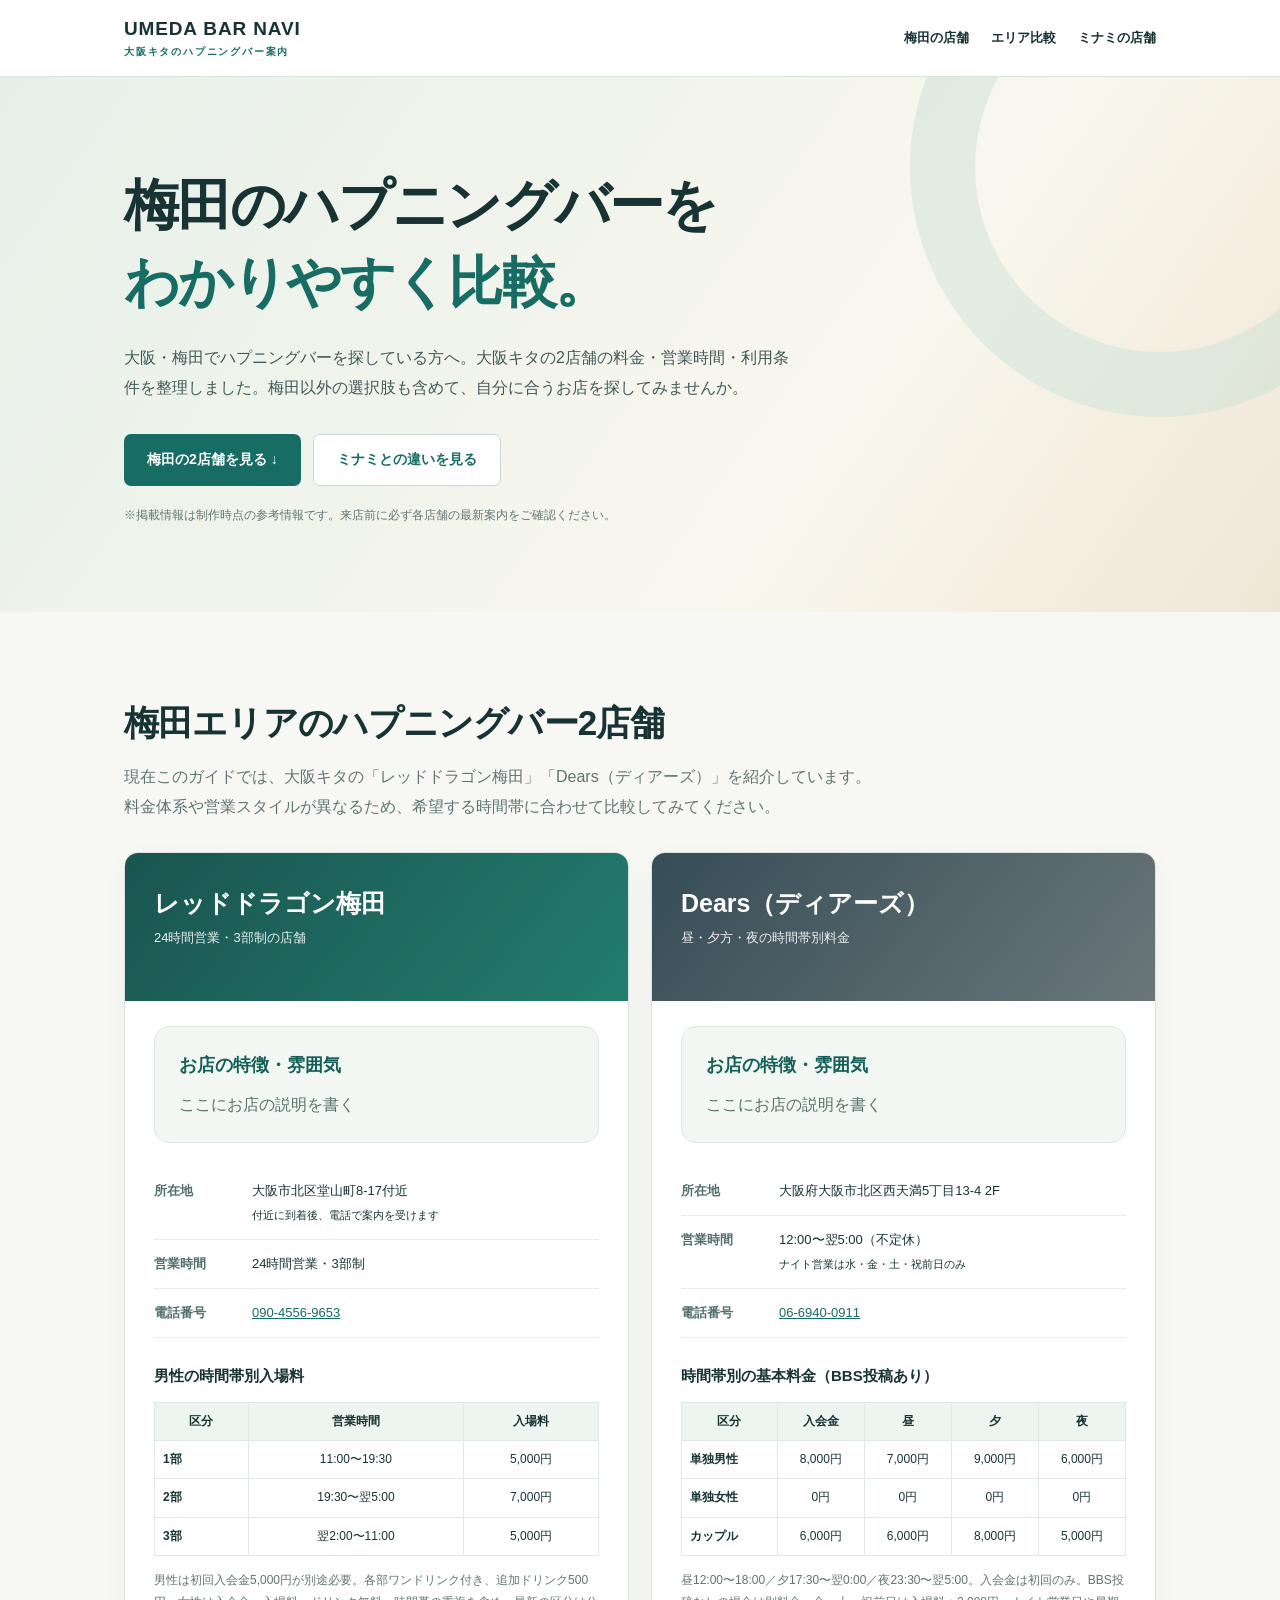
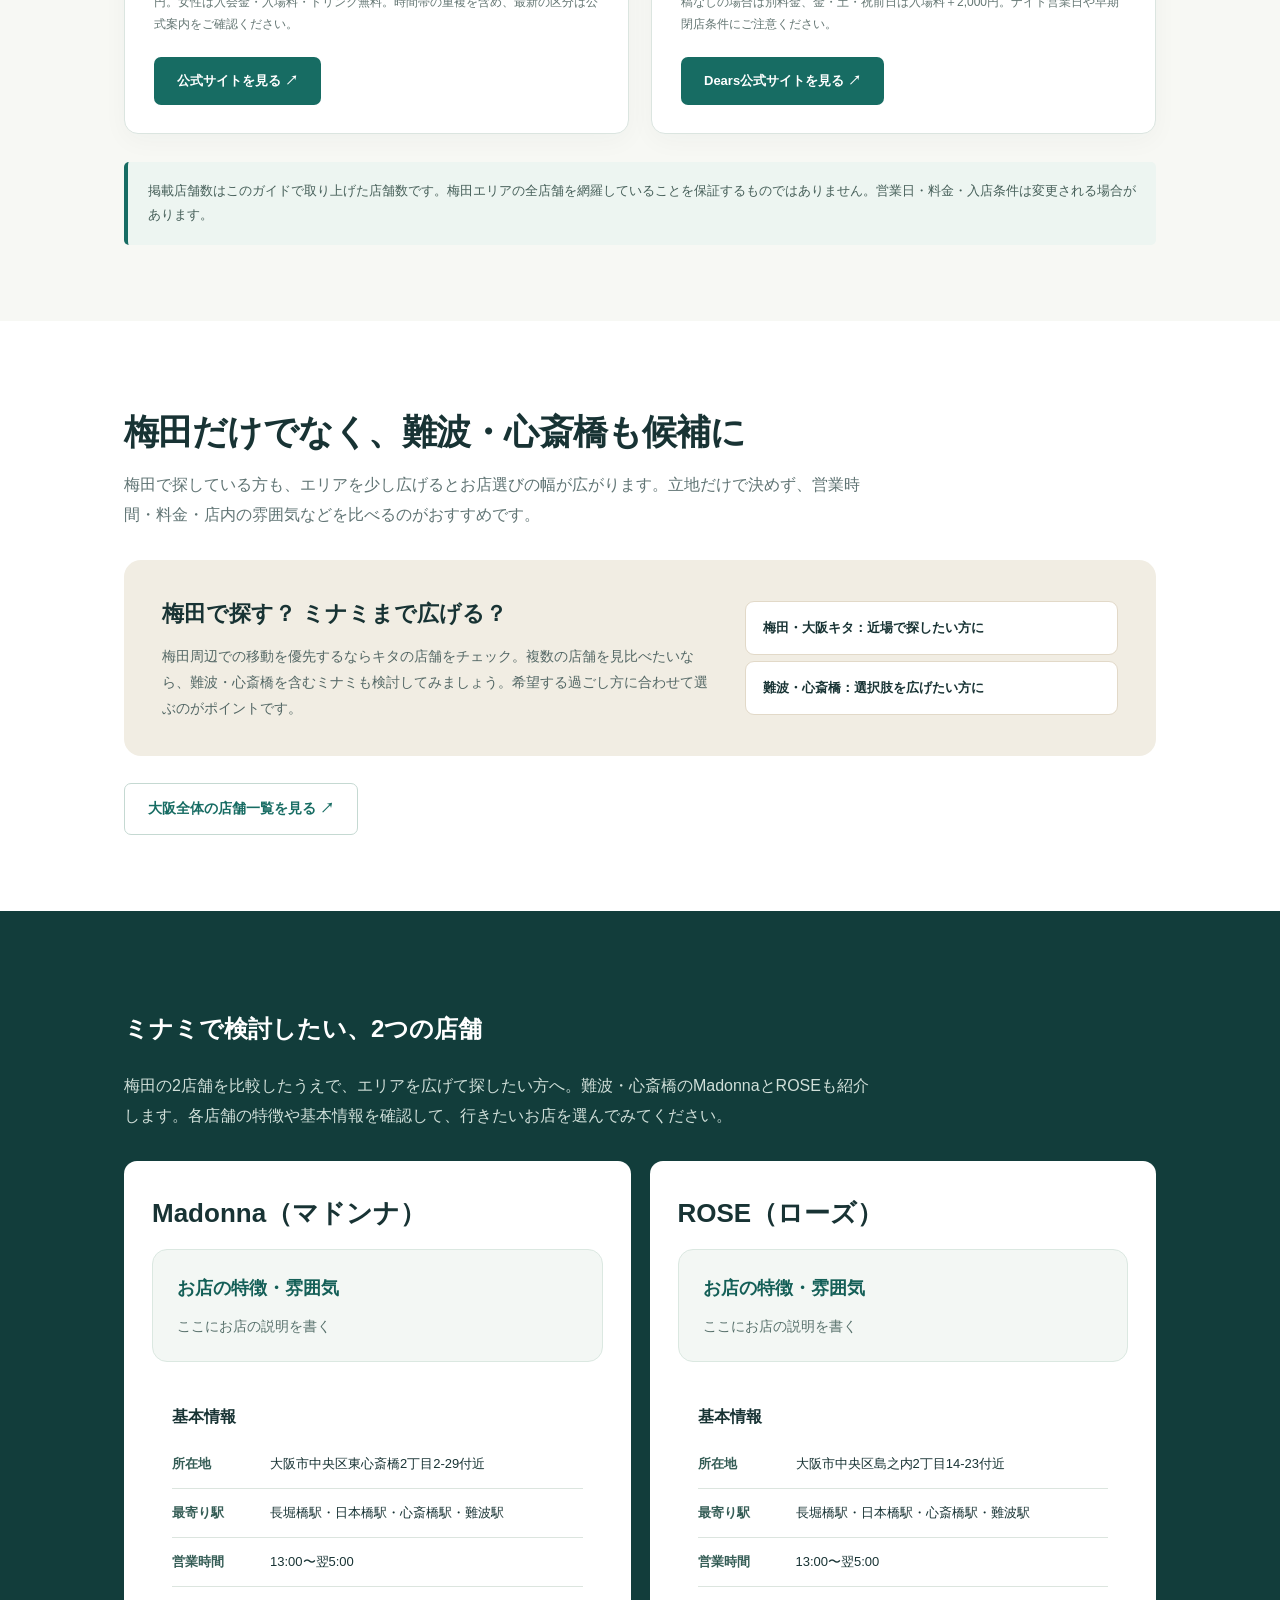
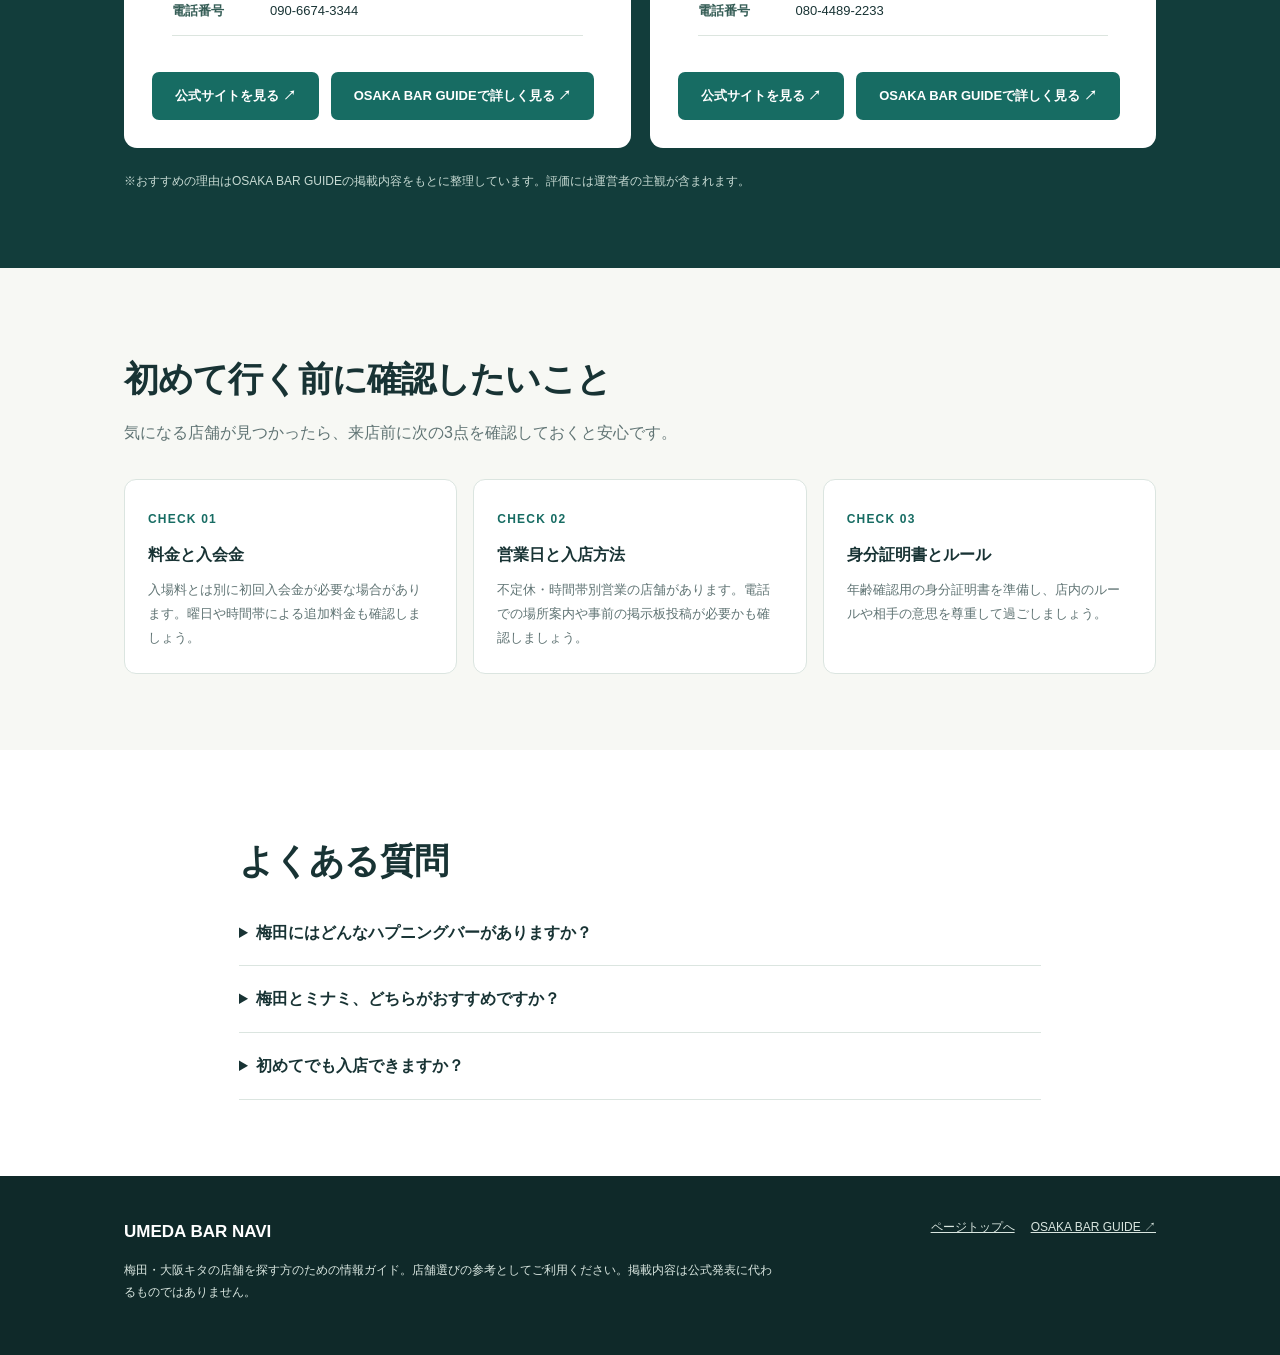
==== umeda/index.html @ a0c2c685 "Create index.html" ====
<!DOCTYPE html>

<html lang="ja">
<head>
<meta charset="utf-8"/><meta content="width=device-width,initial-scale=1" name="viewport"/>
<title>梅田のハプニングバー2店舗を比較｜料金・営業時間とミナミの選択肢</title>
<meta content="梅田・大阪キタのハプニングバー、レッドドラゴン梅田とDearsの料金・営業時間・特徴を比較。難波・心斎橋の店舗も選択肢に入れたい方向けにMadonna・ROSEも紹介します。" name="description"/>
<style>
:root{--ink:#183334;--muted:#607474;--green:#176c63;--green2:#0f504a;--paper:#f7f8f4;--line:#dbe5e0;--cream:#f1ede3;--white:#fff;--orange:#e5ac6b}*{box-sizing:border-box}html{scroll-behavior:smooth}body{margin:0;background:var(--paper);color:var(--ink);font-family:-apple-system,BlinkMacSystemFont,"Hiragino Kaku Gothic ProN","Noto Sans JP",Meiryo,sans-serif;line-height:1.85}a{color:var(--green)}.wrap{max-width:1080px;margin:auto;padding:0 24px}.top{background:#fff;border-bottom:1px solid var(--line)}.top .wrap{display:flex;align-items:center;justify-content:space-between;min-height:76px;gap:15px}.logo{text-decoration:none;font-size:19px;font-weight:900;letter-spacing:.045em;color:var(--ink);line-height:1.2}.logo small{display:block;font-size:10px;font-weight:700;color:var(--green);letter-spacing:.18em;margin-top:5px}.topnav{display:flex;gap:22px;font-size:13px;font-weight:700}.topnav a{text-decoration:none;color:var(--ink)}.hero{background:linear-gradient(125deg,#e6f0e9 0%,#f9f7ed 66%,#f0e6d6 100%);position:relative;overflow:hidden}.hero:after{content:"";position:absolute;width:370px;height:370px;border:65px solid #c6dfd2;border-radius:50%;right:-130px;top:-160px;opacity:.45}.hero .wrap{padding-top:90px;padding-bottom:86px;position:relative;z-index:1}.eyebrow{display:inline-block;font-size:12px;font-weight:800;letter-spacing:.15em;color:var(--green);margin-bottom:17px}.hero h1{font-size:clamp(31px,5vw,55px);line-height:1.4;letter-spacing:-.035em;margin:0 0 22px;max-width:800px}.hero h1 em{font-style:normal;color:var(--green)}.hero p{font-size:16px;max-width:680px;margin:0;color:#40595a}.hero-actions{display:flex;gap:12px;flex-wrap:wrap;margin-top:32px}.btn{display:inline-flex;align-items:center;justify-content:center;padding:12px 23px;border-radius:7px;font-weight:800;font-size:14px;text-decoration:none;background:var(--green);color:#fff;transition:transform .15s,background .15s}.btn:hover{background:var(--green2);transform:translateY(-2px)}.btn.light{background:#fff;color:var(--green);border:1px solid #c5d9d2}.mini-note{margin-top:18px!important;font-size:12px!important;color:#617777!important}.section{padding:76px 0}.section.alt{background:#fff}.kicker{color:var(--green);font-size:12px;letter-spacing:.16em;font-weight:900}.section h2{font-size:clamp(25px,3.2vw,35px);line-height:1.45;letter-spacing:-.025em;margin:10px 0 13px}.intro{color:var(--muted);max-width:760px;margin:0 0 31px}.chips{display:flex;gap:9px;flex-wrap:wrap;margin-top:28px}.chip{background:#fff;border:1px solid #d4e3dc;padding:7px 13px;border-radius:30px;font-size:12px;font-weight:700}.cards{display:grid;grid-template-columns:repeat(2,minmax(0,1fr));gap:22px}.card{background:#fff;border:1px solid var(--line);border-radius:14px;overflow:hidden;box-shadow:0 7px 26px #1c463609}.card-top{background:linear-gradient(130deg,#1a5550,#237d6e);color:#fff;padding:27px 29px;min-height:148px}.card:nth-child(2) .card-top{background:linear-gradient(130deg,#364d57,#6b7779)}.card-top span{font-size:11px;letter-spacing:.12em;opacity:.8;font-weight:800}.card-top h3{font-size:25px;line-height:1.35;margin:10px 0 5px}.card-top p{margin:0;font-size:13px;opacity:.9}.card-body{padding:25px 29px 28px}.fact{display:grid;grid-template-columns:88px 1fr;gap:10px;padding:12px 0;border-bottom:1px solid #e6eeea;font-size:13px}.fact b{color:#52706c}.fact div{overflow-wrap:anywhere}.card h4{font-size:15px;margin:24px 0 12px}.table-scroll{overflow-x:auto}.rates{width:100%;border-collapse:collapse;font-size:12px;line-height:1.6;min-width:340px}.rates th,.rates td{border:1px solid #e0e8e4;padding:9px 8px;text-align:center}.rates th{background:#edf5f1;font-weight:800}.rates td:first-child{text-align:left;font-weight:700}.subnote{font-size:12px;color:#637572;margin:13px 0 0}.card-links{margin-top:22px;display:flex;flex-wrap:wrap;gap:12px;align-items:center}.card-links a{font-size:13px;font-weight:800}.compare{background:var(--cream);border-radius:17px;padding:34px 38px;margin-top:30px;display:grid;grid-template-columns:1.2fr .8fr;gap:24px;align-items:center}.compare h3{font-size:22px;margin:0 0 9px}.compare p{margin:0;color:#536765;font-size:14px}.compare .pill{display:block;background:#fff;border:1px solid #e2d9c8;border-radius:9px;padding:14px 17px;font-size:13px;font-weight:700;margin:6px 0}.steps{display:grid;grid-template-columns:repeat(3,1fr);gap:16px}.step{border:1px solid var(--line);border-radius:12px;background:#fff;padding:23px}.step b{color:var(--green);font-size:12px;letter-spacing:.1em}.step h3{font-size:16px;margin:8px 0}.step p{font-size:13px;color:var(--muted);margin:0}.spotlight{background:#123d3b;color:#fff;padding:76px 0}.spotlight .kicker{color:#b8e3d3}.spotlight .intro{color:#d0dfd9}.feature-grid{display:grid;grid-template-columns:repeat(2,minmax(0,1fr));gap:19px}.feature{background:#fff;color:var(--ink);border-radius:13px;padding:28px}.feature .tag{font-size:11px;color:var(--green);font-weight:900;letter-spacing:.08em}.feature h3{font-size:26px;margin:9px 0 12px}.feature p{font-size:14px;color:#556b67;margin:0 0 21px}.feature .btn{font-size:13px}.notice{background:#edf5f1;border-left:4px solid var(--green);padding:17px 20px;border-radius:5px;font-size:13px;color:#465f59;margin-top:28px}.faq{max-width:850px}.faq details{border-bottom:1px solid var(--line);padding:18px 0}.faq summary{cursor:pointer;font-weight:800}.faq p{font-size:14px;color:var(--muted);margin:12px 0 0}.footer{background:#0f2929;color:#d8e5df;padding:40px 0;font-size:12px}.footer a{color:#d8e5df}.footer .wrap{display:flex;justify-content:space-between;gap:20px;flex-wrap:wrap}.footer strong{font-size:17px;color:#fff}.footer p{max-width:650px}.footer-links{display:flex;gap:16px;flex-wrap:wrap} @media(max-width:760px){.top .wrap{min-height:66px}.logo{font-size:16px}.topnav{gap:12px;font-size:11px}.topnav a:nth-child(2){display:none}.hero .wrap{padding-top:65px;padding-bottom:62px}.hero:after{width:210px;height:210px;border-width:38px;right:-120px;top:-80px}.section{padding:55px 0}.cards,.feature-grid,.compare,.steps{grid-template-columns:1fr}.card-body{padding:22px}.card-top{padding:25px}.compare{padding:25px}.wrap{padding:0 18px}.hero p{font-size:14px}.step{padding:20px}.spotlight{padding:55px 0}}

/* Shop explanations and unified cards */
.shop-description{background:#f2f7f3;border:1px solid #dbe8e1;border-radius:15px;padding:22px 24px;margin:0 0 24px}
.shop-description h4{margin:0 0 8px;font-size:1.1rem;color:#145f57}.shop-description p{margin:0;color:#58716c;line-height:1.9}
.feature .shop-description{background:#f3f7f4;color:#183334}.feature .shop-description p{color:#58716c}
.feature .fact{color:#183334;border-bottom:1px solid #dce5df}.feature .fact b{color:#355d56}.feature .fact a{color:#176c63}
.feature .shop-basics{background:white;border-radius:14px;padding:16px 20px;margin:20px 0}.feature .shop-basics h4{color:#183334;margin:0 0 8px}.feature .card-links{margin-top:20px}
.card-top{padding-top:24px}.feature h3{margin-top:0}
@media(max-width:600px){.shop-description{padding:17px 18px}.feature .shop-basics{padding:12px 15px}}
</style>
</head>
<body>
<header class="top"><div class="wrap"><a class="logo" href="#top">UMEDA BAR NAVI<small>大阪キタのハプニングバー案内</small></a><nav class="topnav"><a href="#umeda">梅田の店舗</a><a href="#comparison">エリア比較</a><a href="#minami">ミナミの店舗</a></nav></div></header>
<main id="top">
<section class="hero"><div class="wrap"><h1>梅田のハプニングバーを<br/><em>わかりやすく比較。</em></h1><p>大阪・梅田でハプニングバーを探している方へ。大阪キタの2店舗の料金・営業時間・利用条件を整理しました。梅田以外の選択肢も含めて、自分に合うお店を探してみませんか。</p><div class="hero-actions"><a class="btn" href="#umeda">梅田の2店舗を見る ↓</a><a class="btn light" href="#comparison">ミナミとの違いを見る</a></div><p class="mini-note">※掲載情報は制作時点の参考情報です。来店前に必ず各店舗の最新案内をご確認ください。</p></div></section>
<section class="section" id="umeda"><div class="wrap"><h2>梅田エリアのハプニングバー2店舗</h2><p class="intro">現在このガイドでは、大阪キタの「レッドドラゴン梅田」「Dears（ディアーズ）」を紹介しています。料金体系や営業スタイルが異なるため、希望する時間帯に合わせて比較してみてください。</p><div class="cards">
<article class="card"><div class="card-top"><h3>レッドドラゴン梅田</h3><p>24時間営業・3部制の店舗</p></div><div class="card-body"><section class="shop-description"><h4>お店の特徴・雰囲気</h4><p>ここにお店の説明を書く</p></section><div class="fact"><b>所在地</b><div>大阪市北区堂山町8-17付近<br/><small>付近に到着後、電話で案内を受けます</small></div></div><div class="fact"><b>営業時間</b><div>24時間営業・3部制</div></div><div class="fact"><b>電話番号</b><div><a href="tel:09045569653">090-4556-9653</a></div></div><h4>男性の時間帯別入場料</h4><div class="table-scroll"><table class="rates"><thead><tr><th>区分</th><th>営業時間</th><th>入場料</th></tr></thead><tbody><tr><td>1部</td><td>11:00〜19:30</td><td>5,000円</td></tr><tr><td>2部</td><td>19:30〜翌5:00</td><td>7,000円</td></tr><tr><td>3部</td><td>翌2:00〜11:00</td><td>5,000円</td></tr></tbody></table></div><p class="subnote">男性は初回入会金5,000円が別途必要。各部ワンドリンク付き、追加ドリンク500円。女性は入会金・入場料・ドリンク無料。時間帯の重複を含め、最新の区分は公式案内をご確認ください。</p><div class="card-links"><a class="btn" href="https://reddragon-umeda.jp/" rel="noopener noreferrer" target="_blank">公式サイトを見る ↗</a></div></div></article>
<article class="card"><div class="card-top"><h3>Dears（ディアーズ）</h3><p>昼・夕方・夜の時間帯別料金</p></div><div class="card-body"><section class="shop-description"><h4>お店の特徴・雰囲気</h4><p>ここにお店の説明を書く</p></section><div class="fact"><b>所在地</b><div>大阪府大阪市北区西天満5丁目13-4 2F</div></div><div class="fact"><b>営業時間</b><div>12:00〜翌5:00（不定休）<br/><small>ナイト営業は水・金・土・祝前日のみ</small></div></div><div class="fact"><b>電話番号</b><div><a href="tel:0669400911">06-6940-0911</a></div></div><h4>時間帯別の基本料金（BBS投稿あり）</h4><div class="table-scroll"><table class="rates"><thead><tr><th>区分</th><th>入会金</th><th>昼</th><th>夕</th><th>夜</th></tr></thead><tbody><tr><td>単独男性</td><td>8,000円</td><td>7,000円</td><td>9,000円</td><td>6,000円</td></tr><tr><td>単独女性</td><td>0円</td><td>0円</td><td>0円</td><td>0円</td></tr><tr><td>カップル</td><td>6,000円</td><td>6,000円</td><td>8,000円</td><td>5,000円</td></tr></tbody></table></div><p class="subnote">昼12:00〜18:00／夕17:30〜翌0:00／夜23:30〜翌5:00。入会金は初回のみ。BBS投稿なしの場合は別料金、金・土・祝前日は入場料＋2,000円。ナイト営業日や早期閉店条件にご注意ください。</p><div class="card-links"><a class="btn" href="https://dears-bar.net/" rel="noopener noreferrer" target="_blank">Dears公式サイトを見る ↗</a></div></div></article>
</div><div class="notice">掲載店舗数はこのガイドで取り上げた店舗数です。梅田エリアの全店舗を網羅していることを保証するものではありません。営業日・料金・入店条件は変更される場合があります。</div></div></section>
<section class="section alt" id="comparison"><div class="wrap"><h2>梅田だけでなく、難波・心斎橋も候補に</h2><p class="intro">梅田で探している方も、エリアを少し広げるとお店選びの幅が広がります。立地だけで決めず、営業時間・料金・店内の雰囲気などを比べるのがおすすめです。</p><div class="compare"><div><h3>梅田で探す？ ミナミまで広げる？</h3><p>梅田周辺での移動を優先するならキタの店舗をチェック。複数の店舗を見比べたいなら、難波・心斎橋を含むミナミも検討してみましょう。希望する過ごし方に合わせて選ぶのがポイントです。</p></div><div><span class="pill">梅田・大阪キタ：近場で探したい方に</span><span class="pill">難波・心斎橋：選択肢を広げたい方に</span></div></div><div style="margin-top:27px"><a class="btn light" href="https://yu717tasa-a11y.github.io/osaka-bar-guide/" rel="noopener noreferrer" target="_blank">大阪全体の店舗一覧を見る ↗</a></div></div></section>
<section class="spotlight" id="minami"><div class="wrap"><h2>ミナミで検討したい、2つの店舗</h2><p class="intro">梅田の2店舗を比較したうえで、エリアを広げて探したい方へ。難波・心斎橋のMadonnaとROSEも紹介します。各店舗の特徴や基本情報を確認して、行きたいお店を選んでみてください。</p><div class="feature-grid"><article class="feature"><h3>Madonna（マドンナ）</h3><section class="shop-description"><h4>お店の特徴・雰囲気</h4><p>ここにお店の説明を書く</p></section><section class="shop-basics"><h4>基本情報</h4><div class="fact"><b>所在地</b><div>大阪市中央区東心斎橋2丁目2-29付近</div></div><div class="fact"><b>最寄り駅</b><div>長堀橋駅・日本橋駅・心斎橋駅・難波駅</div></div><div class="fact"><b>営業時間</b><div>13:00〜翌5:00</div></div><div class="fact"><b>電話番号</b><div>090-6674-3344</div></div></section><div class="card-links"><a class="btn" href="https://club-madonna.jp/" rel="noopener noreferrer" target="_blank">公式サイトを見る ↗</a><a class="btn" href="https://yu717tasa-a11y.github.io/osaka-bar-guide/#madonna" rel="noopener noreferrer" target="_blank">OSAKA BAR GUIDEで詳しく見る ↗</a></div></article><article class="feature"><h3>ROSE（ローズ）</h3><section class="shop-description"><h4>お店の特徴・雰囲気</h4><p>ここにお店の説明を書く</p></section><section class="shop-basics"><h4>基本情報</h4><div class="fact"><b>所在地</b><div>大阪市中央区島之内2丁目14-23付近</div></div><div class="fact"><b>最寄り駅</b><div>長堀橋駅・日本橋駅・心斎橋駅・難波駅</div></div><div class="fact"><b>営業時間</b><div>13:00〜翌5:00</div></div><div class="fact"><b>電話番号</b><div>080-4489-2233</div></div></section><div class="card-links"><a class="btn" href="https://clubrose.jp/" rel="noopener noreferrer" target="_blank">公式サイトを見る ↗</a><a class="btn" href="https://yu717tasa-a11y.github.io/osaka-bar-guide/#shop-2" rel="noopener noreferrer" target="_blank">OSAKA BAR GUIDEで詳しく見る ↗</a></div></article></div><p style="font-size:12px;color:#c8dbd4;margin:22px 0 0">※おすすめの理由はOSAKA BAR GUIDEの掲載内容をもとに整理しています。評価には運営者の主観が含まれます。</p></div></section>
<section class="section" id="tips"><div class="wrap"><h2>初めて行く前に確認したいこと</h2><p class="intro">気になる店舗が見つかったら、来店前に次の3点を確認しておくと安心です。</p><div class="steps"><div class="step"><b>CHECK 01</b><h3>料金と入会金</h3><p>入場料とは別に初回入会金が必要な場合があります。曜日や時間帯による追加料金も確認しましょう。</p></div><div class="step"><b>CHECK 02</b><h3>営業日と入店方法</h3><p>不定休・時間帯別営業の店舗があります。電話での場所案内や事前の掲示板投稿が必要かも確認しましょう。</p></div><div class="step"><b>CHECK 03</b><h3>身分証明書とルール</h3><p>年齢確認用の身分証明書を準備し、店内のルールや相手の意思を尊重して過ごしましょう。</p></div></div></div></section>
<section class="section alt"><div class="wrap faq"><h2>よくある質問</h2><details><summary>梅田にはどんなハプニングバーがありますか？</summary><p>このページではレッドドラゴン梅田とDearsの2店舗を紹介しています。最新の営業状況や店舗情報は各店に確認してください。</p></details><details><summary>梅田とミナミ、どちらがおすすめですか？</summary><p>梅田でのアクセスを優先するならキタ、より多くの選択肢を比較したいならミナミもおすすめです。料金や雰囲気を見比べて選びましょう。</p></details><details><summary>初めてでも入店できますか？</summary><p>入店条件は店舗ごとに異なります。年齢制限、必要な身分証明書、会員登録、事前連絡の方法を確認してください。</p></details></div></section>
</main><footer class="footer"><div class="wrap"><div><strong>UMEDA BAR NAVI</strong><p>梅田・大阪キタの店舗を探す方のための情報ガイド。店舗選びの参考としてご利用ください。掲載内容は公式発表に代わるものではありません。</p></div><div class="footer-links"><a href="#top">ページトップへ</a><a href="https://yu717tasa-a11y.github.io/osaka-bar-guide/" rel="noopener noreferrer" target="_blank">OSAKA BAR GUIDE ↗</a></div></div></footer>
</body></html>
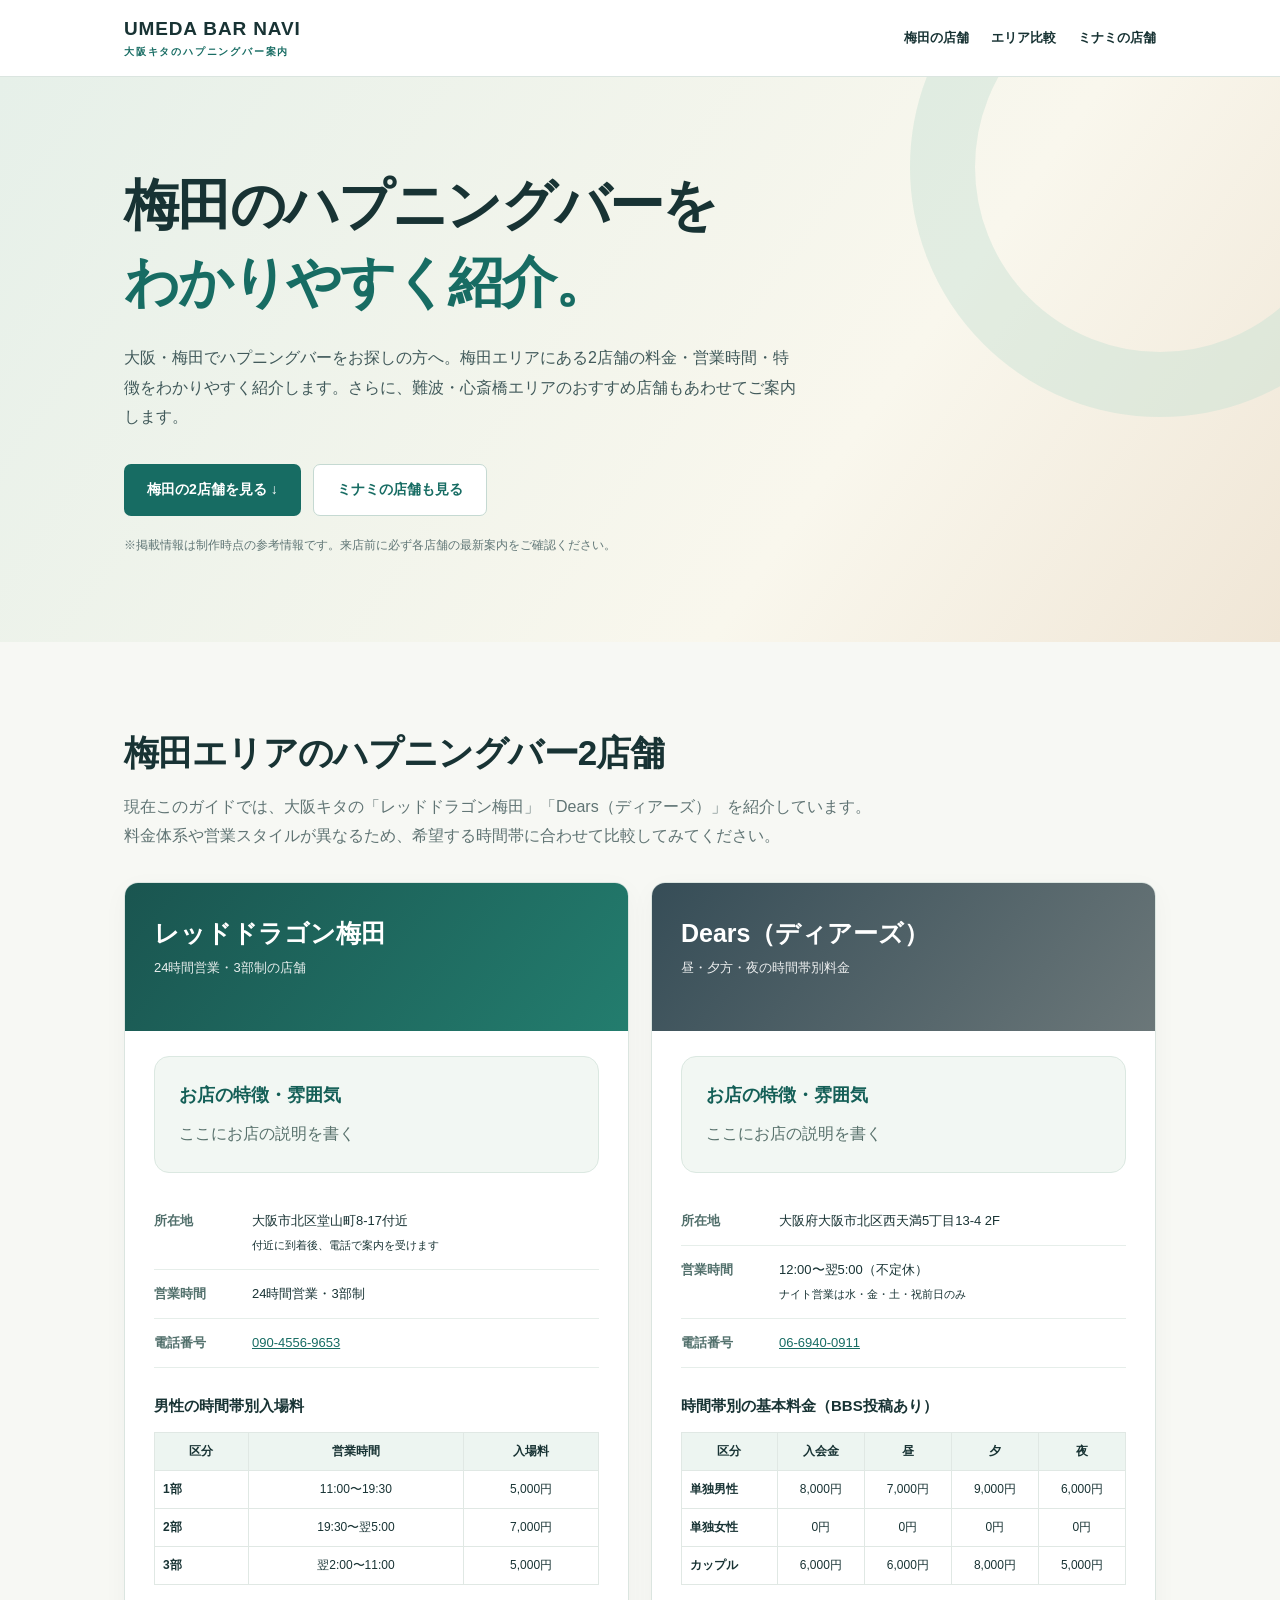
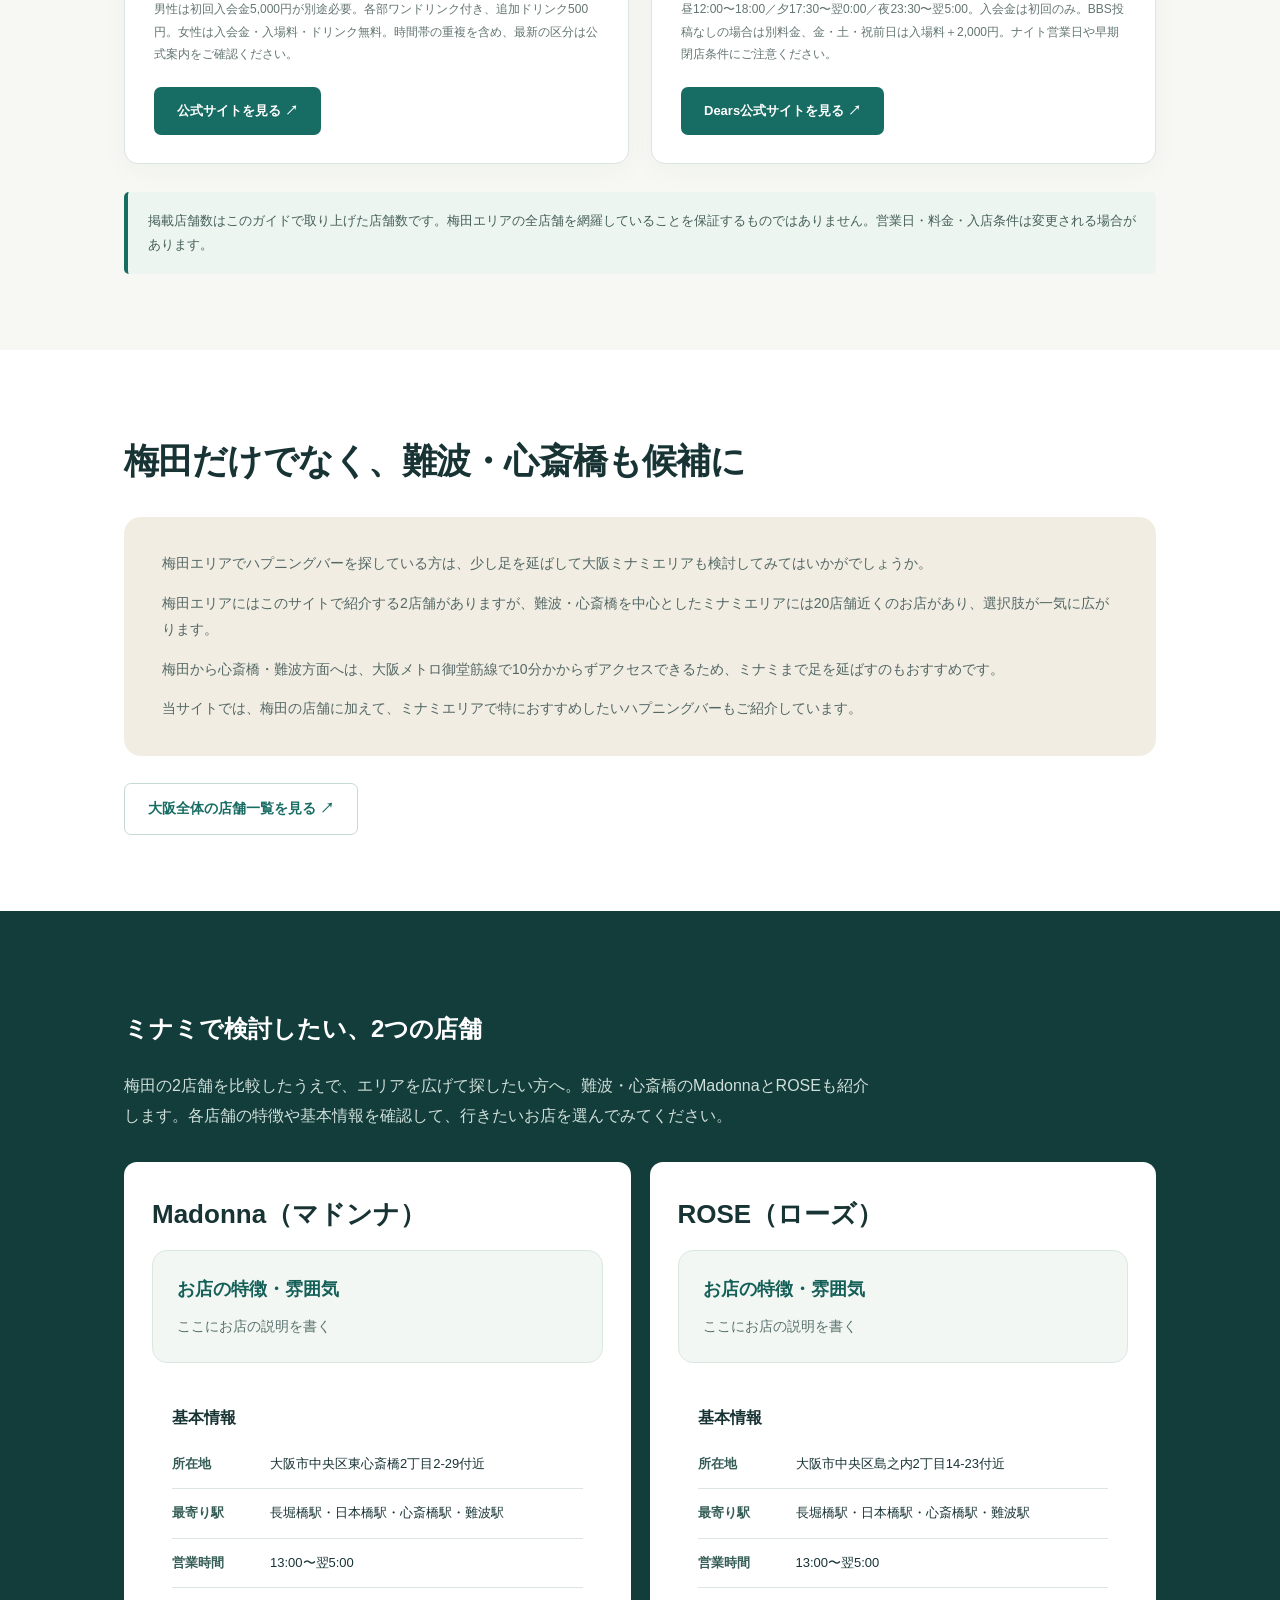
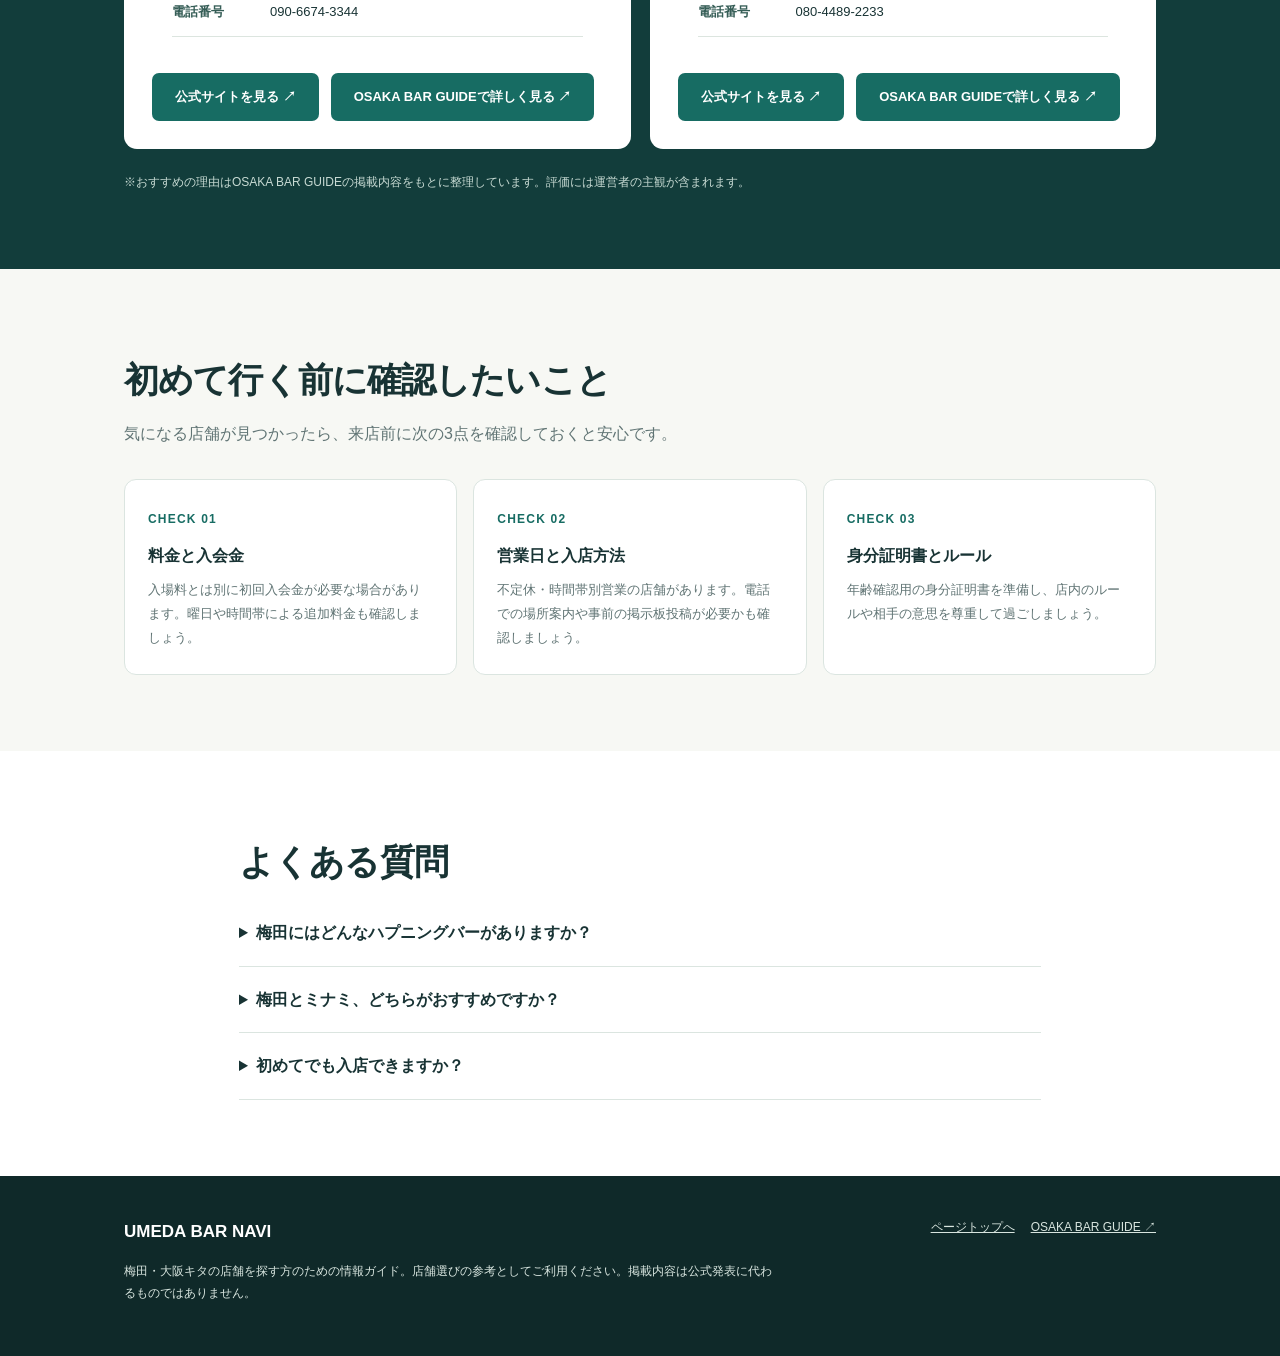
==== commit 964ef2ae: "Add files via upload" ====
--- a/umeda/index.html
+++ b/umeda/index.html
@@ -21,12 +21,12 @@
 <body>
 <header class="top"><div class="wrap"><a class="logo" href="#top">UMEDA BAR NAVI<small>大阪キタのハプニングバー案内</small></a><nav class="topnav"><a href="#umeda">梅田の店舗</a><a href="#comparison">エリア比較</a><a href="#minami">ミナミの店舗</a></nav></div></header>
 <main id="top">
-<section class="hero"><div class="wrap"><h1>梅田のハプニングバーを<br/><em>わかりやすく比較。</em></h1><p>大阪・梅田でハプニングバーを探している方へ。大阪キタの2店舗の料金・営業時間・利用条件を整理しました。梅田以外の選択肢も含めて、自分に合うお店を探してみませんか。</p><div class="hero-actions"><a class="btn" href="#umeda">梅田の2店舗を見る ↓</a><a class="btn light" href="#comparison">ミナミとの違いを見る</a></div><p class="mini-note">※掲載情報は制作時点の参考情報です。来店前に必ず各店舗の最新案内をご確認ください。</p></div></section>
+<section class="hero"><div class="wrap"><h1>梅田のハプニングバーを<br/><em>わかりやすく紹介。</em></h1><p>大阪・梅田でハプニングバーをお探しの方へ。梅田エリアにある2店舗の料金・営業時間・特徴をわかりやすく紹介します。さらに、難波・心斎橋エリアのおすすめ店舗もあわせてご案内します。</p><div class="hero-actions"><a class="btn" href="#umeda">梅田の2店舗を見る ↓</a><a class="btn light" href="#comparison">ミナミの店舗も見る</a></div><p class="mini-note">※掲載情報は制作時点の参考情報です。来店前に必ず各店舗の最新案内をご確認ください。</p></div></section>
 <section class="section" id="umeda"><div class="wrap"><h2>梅田エリアのハプニングバー2店舗</h2><p class="intro">現在このガイドでは、大阪キタの「レッドドラゴン梅田」「Dears（ディアーズ）」を紹介しています。料金体系や営業スタイルが異なるため、希望する時間帯に合わせて比較してみてください。</p><div class="cards">
 <article class="card"><div class="card-top"><h3>レッドドラゴン梅田</h3><p>24時間営業・3部制の店舗</p></div><div class="card-body"><section class="shop-description"><h4>お店の特徴・雰囲気</h4><p>ここにお店の説明を書く</p></section><div class="fact"><b>所在地</b><div>大阪市北区堂山町8-17付近<br/><small>付近に到着後、電話で案内を受けます</small></div></div><div class="fact"><b>営業時間</b><div>24時間営業・3部制</div></div><div class="fact"><b>電話番号</b><div><a href="tel:09045569653">090-4556-9653</a></div></div><h4>男性の時間帯別入場料</h4><div class="table-scroll"><table class="rates"><thead><tr><th>区分</th><th>営業時間</th><th>入場料</th></tr></thead><tbody><tr><td>1部</td><td>11:00〜19:30</td><td>5,000円</td></tr><tr><td>2部</td><td>19:30〜翌5:00</td><td>7,000円</td></tr><tr><td>3部</td><td>翌2:00〜11:00</td><td>5,000円</td></tr></tbody></table></div><p class="subnote">男性は初回入会金5,000円が別途必要。各部ワンドリンク付き、追加ドリンク500円。女性は入会金・入場料・ドリンク無料。時間帯の重複を含め、最新の区分は公式案内をご確認ください。</p><div class="card-links"><a class="btn" href="https://reddragon-umeda.jp/" rel="noopener noreferrer" target="_blank">公式サイトを見る ↗</a></div></div></article>
 <article class="card"><div class="card-top"><h3>Dears（ディアーズ）</h3><p>昼・夕方・夜の時間帯別料金</p></div><div class="card-body"><section class="shop-description"><h4>お店の特徴・雰囲気</h4><p>ここにお店の説明を書く</p></section><div class="fact"><b>所在地</b><div>大阪府大阪市北区西天満5丁目13-4 2F</div></div><div class="fact"><b>営業時間</b><div>12:00〜翌5:00（不定休）<br/><small>ナイト営業は水・金・土・祝前日のみ</small></div></div><div class="fact"><b>電話番号</b><div><a href="tel:0669400911">06-6940-0911</a></div></div><h4>時間帯別の基本料金（BBS投稿あり）</h4><div class="table-scroll"><table class="rates"><thead><tr><th>区分</th><th>入会金</th><th>昼</th><th>夕</th><th>夜</th></tr></thead><tbody><tr><td>単独男性</td><td>8,000円</td><td>7,000円</td><td>9,000円</td><td>6,000円</td></tr><tr><td>単独女性</td><td>0円</td><td>0円</td><td>0円</td><td>0円</td></tr><tr><td>カップル</td><td>6,000円</td><td>6,000円</td><td>8,000円</td><td>5,000円</td></tr></tbody></table></div><p class="subnote">昼12:00〜18:00／夕17:30〜翌0:00／夜23:30〜翌5:00。入会金は初回のみ。BBS投稿なしの場合は別料金、金・土・祝前日は入場料＋2,000円。ナイト営業日や早期閉店条件にご注意ください。</p><div class="card-links"><a class="btn" href="https://dears-bar.net/" rel="noopener noreferrer" target="_blank">Dears公式サイトを見る ↗</a></div></div></article>
 </div><div class="notice">掲載店舗数はこのガイドで取り上げた店舗数です。梅田エリアの全店舗を網羅していることを保証するものではありません。営業日・料金・入店条件は変更される場合があります。</div></div></section>
-<section class="section alt" id="comparison"><div class="wrap"><h2>梅田だけでなく、難波・心斎橋も候補に</h2><p class="intro">梅田で探している方も、エリアを少し広げるとお店選びの幅が広がります。立地だけで決めず、営業時間・料金・店内の雰囲気などを比べるのがおすすめです。</p><div class="compare"><div><h3>梅田で探す？ ミナミまで広げる？</h3><p>梅田周辺での移動を優先するならキタの店舗をチェック。複数の店舗を見比べたいなら、難波・心斎橋を含むミナミも検討してみましょう。希望する過ごし方に合わせて選ぶのがポイントです。</p></div><div><span class="pill">梅田・大阪キタ：近場で探したい方に</span><span class="pill">難波・心斎橋：選択肢を広げたい方に</span></div></div><div style="margin-top:27px"><a class="btn light" href="https://yu717tasa-a11y.github.io/osaka-bar-guide/" rel="noopener noreferrer" target="_blank">大阪全体の店舗一覧を見る ↗</a></div></div></section>
+<section class="section alt" id="comparison"><div class="wrap"><h2>梅田だけでなく、難波・心斎橋も候補に</h2><div class="compare" style="display:block"><p>梅田エリアでハプニングバーを探している方は、少し足を延ばして大阪ミナミエリアも検討してみてはいかがでしょうか。</p><p style="margin-top:14px">梅田エリアにはこのサイトで紹介する2店舗がありますが、難波・心斎橋を中心としたミナミエリアには20店舗近くのお店があり、選択肢が一気に広がります。</p><p style="margin-top:14px">梅田から心斎橋・難波方面へは、大阪メトロ御堂筋線で10分かからずアクセスできるため、ミナミまで足を延ばすのもおすすめです。</p><p style="margin-top:14px">当サイトでは、梅田の店舗に加えて、ミナミエリアで特におすすめしたいハプニングバーもご紹介しています。</p></div><div style="margin-top:27px"><a class="btn light" href="https://yu717tasa-a11y.github.io/osaka-bar-guide/" rel="noopener noreferrer" target="_blank">大阪全体の店舗一覧を見る ↗</a></div></div></section>
 <section class="spotlight" id="minami"><div class="wrap"><h2>ミナミで検討したい、2つの店舗</h2><p class="intro">梅田の2店舗を比較したうえで、エリアを広げて探したい方へ。難波・心斎橋のMadonnaとROSEも紹介します。各店舗の特徴や基本情報を確認して、行きたいお店を選んでみてください。</p><div class="feature-grid"><article class="feature"><h3>Madonna（マドンナ）</h3><section class="shop-description"><h4>お店の特徴・雰囲気</h4><p>ここにお店の説明を書く</p></section><section class="shop-basics"><h4>基本情報</h4><div class="fact"><b>所在地</b><div>大阪市中央区東心斎橋2丁目2-29付近</div></div><div class="fact"><b>最寄り駅</b><div>長堀橋駅・日本橋駅・心斎橋駅・難波駅</div></div><div class="fact"><b>営業時間</b><div>13:00〜翌5:00</div></div><div class="fact"><b>電話番号</b><div>090-6674-3344</div></div></section><div class="card-links"><a class="btn" href="https://club-madonna.jp/" rel="noopener noreferrer" target="_blank">公式サイトを見る ↗</a><a class="btn" href="https://yu717tasa-a11y.github.io/osaka-bar-guide/#madonna" rel="noopener noreferrer" target="_blank">OSAKA BAR GUIDEで詳しく見る ↗</a></div></article><article class="feature"><h3>ROSE（ローズ）</h3><section class="shop-description"><h4>お店の特徴・雰囲気</h4><p>ここにお店の説明を書く</p></section><section class="shop-basics"><h4>基本情報</h4><div class="fact"><b>所在地</b><div>大阪市中央区島之内2丁目14-23付近</div></div><div class="fact"><b>最寄り駅</b><div>長堀橋駅・日本橋駅・心斎橋駅・難波駅</div></div><div class="fact"><b>営業時間</b><div>13:00〜翌5:00</div></div><div class="fact"><b>電話番号</b><div>080-4489-2233</div></div></section><div class="card-links"><a class="btn" href="https://clubrose.jp/" rel="noopener noreferrer" target="_blank">公式サイトを見る ↗</a><a class="btn" href="https://yu717tasa-a11y.github.io/osaka-bar-guide/#shop-2" rel="noopener noreferrer" target="_blank">OSAKA BAR GUIDEで詳しく見る ↗</a></div></article></div><p style="font-size:12px;color:#c8dbd4;margin:22px 0 0">※おすすめの理由はOSAKA BAR GUIDEの掲載内容をもとに整理しています。評価には運営者の主観が含まれます。</p></div></section>
 <section class="section" id="tips"><div class="wrap"><h2>初めて行く前に確認したいこと</h2><p class="intro">気になる店舗が見つかったら、来店前に次の3点を確認しておくと安心です。</p><div class="steps"><div class="step"><b>CHECK 01</b><h3>料金と入会金</h3><p>入場料とは別に初回入会金が必要な場合があります。曜日や時間帯による追加料金も確認しましょう。</p></div><div class="step"><b>CHECK 02</b><h3>営業日と入店方法</h3><p>不定休・時間帯別営業の店舗があります。電話での場所案内や事前の掲示板投稿が必要かも確認しましょう。</p></div><div class="step"><b>CHECK 03</b><h3>身分証明書とルール</h3><p>年齢確認用の身分証明書を準備し、店内のルールや相手の意思を尊重して過ごしましょう。</p></div></div></div></section>
 <section class="section alt"><div class="wrap faq"><h2>よくある質問</h2><details><summary>梅田にはどんなハプニングバーがありますか？</summary><p>このページではレッドドラゴン梅田とDearsの2店舗を紹介しています。最新の営業状況や店舗情報は各店に確認してください。</p></details><details><summary>梅田とミナミ、どちらがおすすめですか？</summary><p>梅田でのアクセスを優先するならキタ、より多くの選択肢を比較したいならミナミもおすすめです。料金や雰囲気を見比べて選びましょう。</p></details><details><summary>初めてでも入店できますか？</summary><p>入店条件は店舗ごとに異なります。年齢制限、必要な身分証明書、会員登録、事前連絡の方法を確認してください。</p></details></div></section>
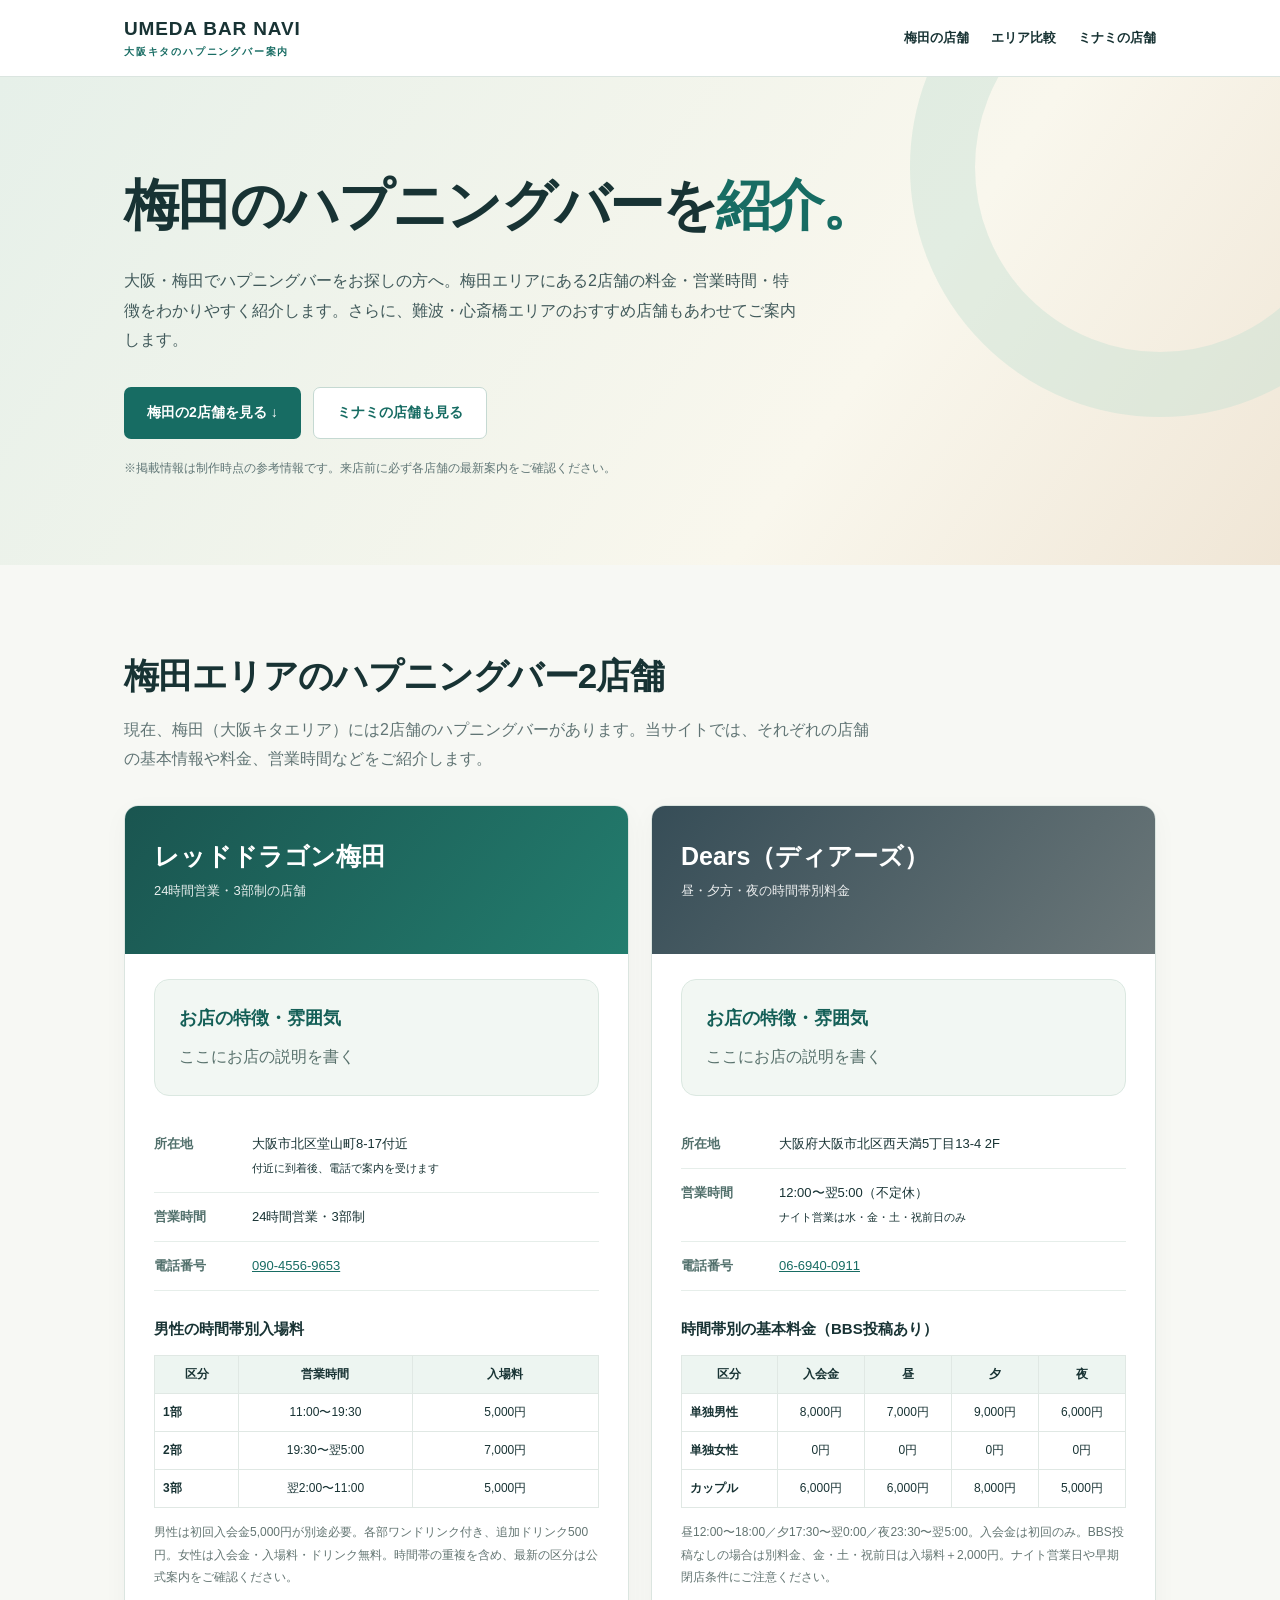
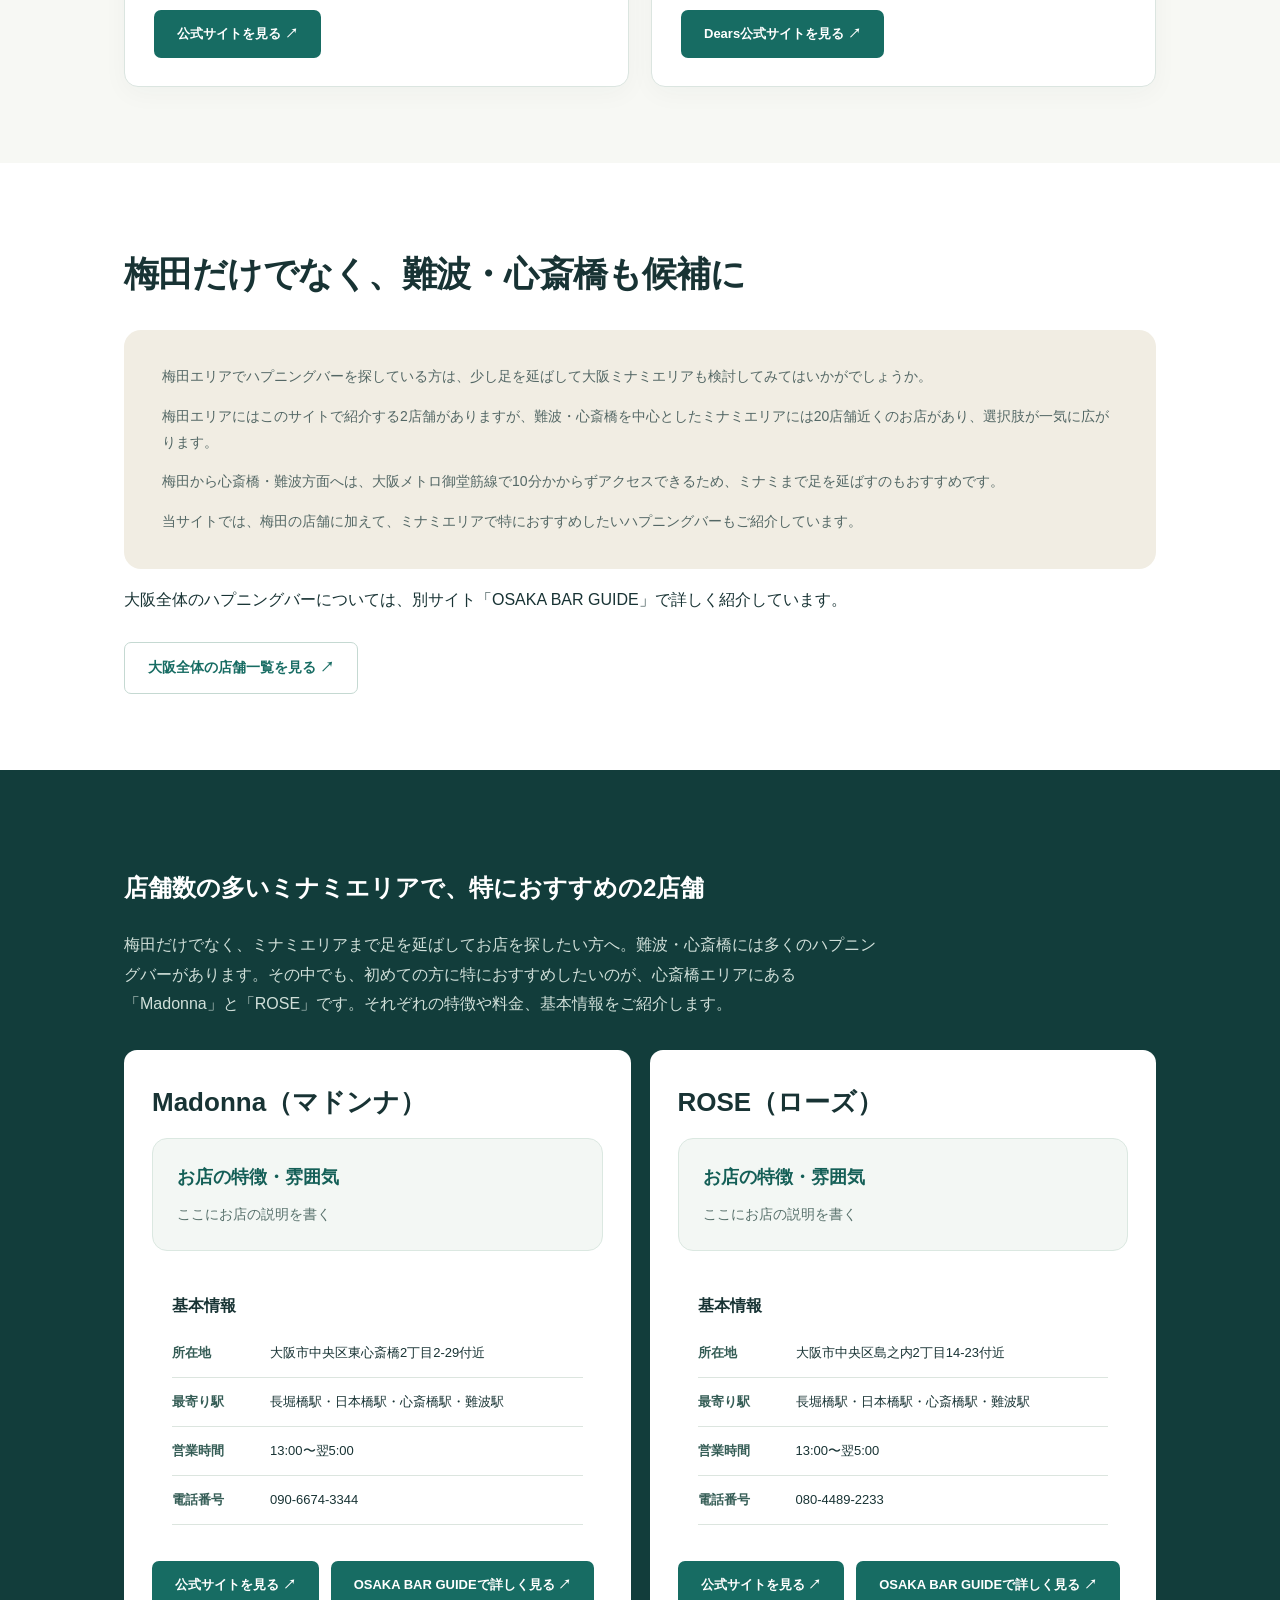
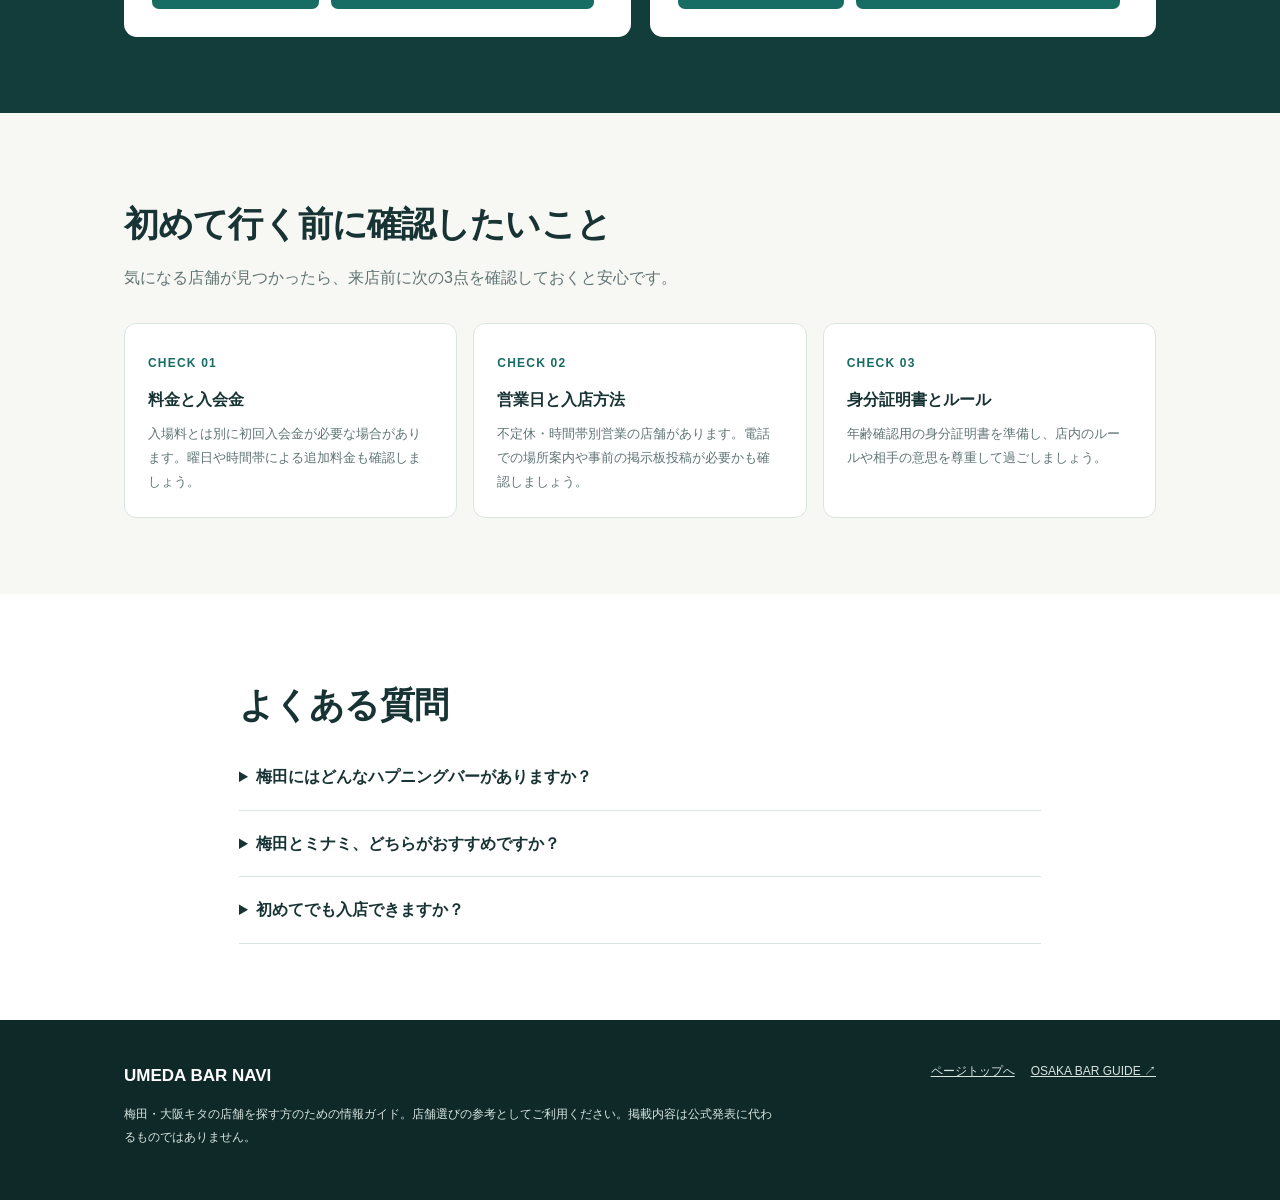
==== commit ce360853: "Add files via upload" ====
--- a/umeda/index.html
+++ b/umeda/index.html
@@ -3,8 +3,8 @@
 <html lang="ja">
 <head>
 <meta charset="utf-8"/><meta content="width=device-width,initial-scale=1" name="viewport"/>
-<title>梅田のハプニングバー2店舗を比較｜料金・営業時間とミナミの選択肢</title>
-<meta content="梅田・大阪キタのハプニングバー、レッドドラゴン梅田とDearsの料金・営業時間・特徴を比較。難波・心斎橋の店舗も選択肢に入れたい方向けにMadonna・ROSEも紹介します。" name="description"/>
+<title>梅田のハプニングバー2店舗を紹介｜料金・営業時間とミナミのおすすめ</title>
+<meta content="梅田・大阪キタのハプニングバー2店舗、レッドドラゴン梅田とDearsの料金・営業時間・特徴を紹介。難波・心斎橋のおすすめ店舗Madonna・ROSEもご案内します。" name="description"/>
 <style>
 :root{--ink:#183334;--muted:#607474;--green:#176c63;--green2:#0f504a;--paper:#f7f8f4;--line:#dbe5e0;--cream:#f1ede3;--white:#fff;--orange:#e5ac6b}*{box-sizing:border-box}html{scroll-behavior:smooth}body{margin:0;background:var(--paper);color:var(--ink);font-family:-apple-system,BlinkMacSystemFont,"Hiragino Kaku Gothic ProN","Noto Sans JP",Meiryo,sans-serif;line-height:1.85}a{color:var(--green)}.wrap{max-width:1080px;margin:auto;padding:0 24px}.top{background:#fff;border-bottom:1px solid var(--line)}.top .wrap{display:flex;align-items:center;justify-content:space-between;min-height:76px;gap:15px}.logo{text-decoration:none;font-size:19px;font-weight:900;letter-spacing:.045em;color:var(--ink);line-height:1.2}.logo small{display:block;font-size:10px;font-weight:700;color:var(--green);letter-spacing:.18em;margin-top:5px}.topnav{display:flex;gap:22px;font-size:13px;font-weight:700}.topnav a{text-decoration:none;color:var(--ink)}.hero{background:linear-gradient(125deg,#e6f0e9 0%,#f9f7ed 66%,#f0e6d6 100%);position:relative;overflow:hidden}.hero:after{content:"";position:absolute;width:370px;height:370px;border:65px solid #c6dfd2;border-radius:50%;right:-130px;top:-160px;opacity:.45}.hero .wrap{padding-top:90px;padding-bottom:86px;position:relative;z-index:1}.eyebrow{display:inline-block;font-size:12px;font-weight:800;letter-spacing:.15em;color:var(--green);margin-bottom:17px}.hero h1{font-size:clamp(31px,5vw,55px);line-height:1.4;letter-spacing:-.035em;margin:0 0 22px;max-width:800px}.hero h1 em{font-style:normal;color:var(--green)}.hero p{font-size:16px;max-width:680px;margin:0;color:#40595a}.hero-actions{display:flex;gap:12px;flex-wrap:wrap;margin-top:32px}.btn{display:inline-flex;align-items:center;justify-content:center;padding:12px 23px;border-radius:7px;font-weight:800;font-size:14px;text-decoration:none;background:var(--green);color:#fff;transition:transform .15s,background .15s}.btn:hover{background:var(--green2);transform:translateY(-2px)}.btn.light{background:#fff;color:var(--green);border:1px solid #c5d9d2}.mini-note{margin-top:18px!important;font-size:12px!important;color:#617777!important}.section{padding:76px 0}.section.alt{background:#fff}.kicker{color:var(--green);font-size:12px;letter-spacing:.16em;font-weight:900}.section h2{font-size:clamp(25px,3.2vw,35px);line-height:1.45;letter-spacing:-.025em;margin:10px 0 13px}.intro{color:var(--muted);max-width:760px;margin:0 0 31px}.chips{display:flex;gap:9px;flex-wrap:wrap;margin-top:28px}.chip{background:#fff;border:1px solid #d4e3dc;padding:7px 13px;border-radius:30px;font-size:12px;font-weight:700}.cards{display:grid;grid-template-columns:repeat(2,minmax(0,1fr));gap:22px}.card{background:#fff;border:1px solid var(--line);border-radius:14px;overflow:hidden;box-shadow:0 7px 26px #1c463609}.card-top{background:linear-gradient(130deg,#1a5550,#237d6e);color:#fff;padding:27px 29px;min-height:148px}.card:nth-child(2) .card-top{background:linear-gradient(130deg,#364d57,#6b7779)}.card-top span{font-size:11px;letter-spacing:.12em;opacity:.8;font-weight:800}.card-top h3{font-size:25px;line-height:1.35;margin:10px 0 5px}.card-top p{margin:0;font-size:13px;opacity:.9}.card-body{padding:25px 29px 28px}.fact{display:grid;grid-template-columns:88px 1fr;gap:10px;padding:12px 0;border-bottom:1px solid #e6eeea;font-size:13px}.fact b{color:#52706c}.fact div{overflow-wrap:anywhere}.card h4{font-size:15px;margin:24px 0 12px}.table-scroll{overflow-x:auto}.rates{width:100%;border-collapse:collapse;font-size:12px;line-height:1.6;min-width:340px}.rates th,.rates td{border:1px solid #e0e8e4;padding:9px 8px;text-align:center}.rates th{background:#edf5f1;font-weight:800}.rates td:first-child{text-align:left;font-weight:700}.subnote{font-size:12px;color:#637572;margin:13px 0 0}.card-links{margin-top:22px;display:flex;flex-wrap:wrap;gap:12px;align-items:center}.card-links a{font-size:13px;font-weight:800}.compare{background:var(--cream);border-radius:17px;padding:34px 38px;margin-top:30px;display:grid;grid-template-columns:1.2fr .8fr;gap:24px;align-items:center}.compare h3{font-size:22px;margin:0 0 9px}.compare p{margin:0;color:#536765;font-size:14px}.compare .pill{display:block;background:#fff;border:1px solid #e2d9c8;border-radius:9px;padding:14px 17px;font-size:13px;font-weight:700;margin:6px 0}.steps{display:grid;grid-template-columns:repeat(3,1fr);gap:16px}.step{border:1px solid var(--line);border-radius:12px;background:#fff;padding:23px}.step b{color:var(--green);font-size:12px;letter-spacing:.1em}.step h3{font-size:16px;margin:8px 0}.step p{font-size:13px;color:var(--muted);margin:0}.spotlight{background:#123d3b;color:#fff;padding:76px 0}.spotlight .kicker{color:#b8e3d3}.spotlight .intro{color:#d0dfd9}.feature-grid{display:grid;grid-template-columns:repeat(2,minmax(0,1fr));gap:19px}.feature{background:#fff;color:var(--ink);border-radius:13px;padding:28px}.feature .tag{font-size:11px;color:var(--green);font-weight:900;letter-spacing:.08em}.feature h3{font-size:26px;margin:9px 0 12px}.feature p{font-size:14px;color:#556b67;margin:0 0 21px}.feature .btn{font-size:13px}.notice{background:#edf5f1;border-left:4px solid var(--green);padding:17px 20px;border-radius:5px;font-size:13px;color:#465f59;margin-top:28px}.faq{max-width:850px}.faq details{border-bottom:1px solid var(--line);padding:18px 0}.faq summary{cursor:pointer;font-weight:800}.faq p{font-size:14px;color:var(--muted);margin:12px 0 0}.footer{background:#0f2929;color:#d8e5df;padding:40px 0;font-size:12px}.footer a{color:#d8e5df}.footer .wrap{display:flex;justify-content:space-between;gap:20px;flex-wrap:wrap}.footer strong{font-size:17px;color:#fff}.footer p{max-width:650px}.footer-links{display:flex;gap:16px;flex-wrap:wrap} @media(max-width:760px){.top .wrap{min-height:66px}.logo{font-size:16px}.topnav{gap:12px;font-size:11px}.topnav a:nth-child(2){display:none}.hero .wrap{padding-top:65px;padding-bottom:62px}.hero:after{width:210px;height:210px;border-width:38px;right:-120px;top:-80px}.section{padding:55px 0}.cards,.feature-grid,.compare,.steps{grid-template-columns:1fr}.card-body{padding:22px}.card-top{padding:25px}.compare{padding:25px}.wrap{padding:0 18px}.hero p{font-size:14px}.step{padding:20px}.spotlight{padding:55px 0}}
 
@@ -16,18 +16,25 @@
 .feature .shop-basics{background:white;border-radius:14px;padding:16px 20px;margin:20px 0}.feature .shop-basics h4{color:#183334;margin:0 0 8px}.feature .card-links{margin-top:20px}
 .card-top{padding-top:24px}.feature h3{margin-top:0}
 @media(max-width:600px){.shop-description{padding:17px 18px}.feature .shop-basics{padding:12px 15px}}
+
+/* Narrow the time column and fit the entire time-based price table on mobile */
+.time-rates{width:100%;min-width:0;table-layout:fixed}
+.time-rates th:nth-child(1),.time-rates td:nth-child(1){width:19%}
+.time-rates th:nth-child(2),.time-rates td:nth-child(2){width:39%;white-space:nowrap}
+.time-rates th:nth-child(3),.time-rates td:nth-child(3){width:42%;white-space:nowrap}
+@media(max-width:600px){.time-rates{font-size:11px}.time-rates th,.time-rates td{padding:8px 3px}.time-rates td:first-child{text-align:center}}
 </style>
 </head>
 <body>
 <header class="top"><div class="wrap"><a class="logo" href="#top">UMEDA BAR NAVI<small>大阪キタのハプニングバー案内</small></a><nav class="topnav"><a href="#umeda">梅田の店舗</a><a href="#comparison">エリア比較</a><a href="#minami">ミナミの店舗</a></nav></div></header>
 <main id="top">
-<section class="hero"><div class="wrap"><h1>梅田のハプニングバーを<br/><em>わかりやすく紹介。</em></h1><p>大阪・梅田でハプニングバーをお探しの方へ。梅田エリアにある2店舗の料金・営業時間・特徴をわかりやすく紹介します。さらに、難波・心斎橋エリアのおすすめ店舗もあわせてご案内します。</p><div class="hero-actions"><a class="btn" href="#umeda">梅田の2店舗を見る ↓</a><a class="btn light" href="#comparison">ミナミの店舗も見る</a></div><p class="mini-note">※掲載情報は制作時点の参考情報です。来店前に必ず各店舗の最新案内をご確認ください。</p></div></section>
-<section class="section" id="umeda"><div class="wrap"><h2>梅田エリアのハプニングバー2店舗</h2><p class="intro">現在このガイドでは、大阪キタの「レッドドラゴン梅田」「Dears（ディアーズ）」を紹介しています。料金体系や営業スタイルが異なるため、希望する時間帯に合わせて比較してみてください。</p><div class="cards">
-<article class="card"><div class="card-top"><h3>レッドドラゴン梅田</h3><p>24時間営業・3部制の店舗</p></div><div class="card-body"><section class="shop-description"><h4>お店の特徴・雰囲気</h4><p>ここにお店の説明を書く</p></section><div class="fact"><b>所在地</b><div>大阪市北区堂山町8-17付近<br/><small>付近に到着後、電話で案内を受けます</small></div></div><div class="fact"><b>営業時間</b><div>24時間営業・3部制</div></div><div class="fact"><b>電話番号</b><div><a href="tel:09045569653">090-4556-9653</a></div></div><h4>男性の時間帯別入場料</h4><div class="table-scroll"><table class="rates"><thead><tr><th>区分</th><th>営業時間</th><th>入場料</th></tr></thead><tbody><tr><td>1部</td><td>11:00〜19:30</td><td>5,000円</td></tr><tr><td>2部</td><td>19:30〜翌5:00</td><td>7,000円</td></tr><tr><td>3部</td><td>翌2:00〜11:00</td><td>5,000円</td></tr></tbody></table></div><p class="subnote">男性は初回入会金5,000円が別途必要。各部ワンドリンク付き、追加ドリンク500円。女性は入会金・入場料・ドリンク無料。時間帯の重複を含め、最新の区分は公式案内をご確認ください。</p><div class="card-links"><a class="btn" href="https://reddragon-umeda.jp/" rel="noopener noreferrer" target="_blank">公式サイトを見る ↗</a></div></div></article>
+<section class="hero"><div class="wrap"><h1>梅田のハプニングバーを<em>紹介。</em></h1><p>大阪・梅田でハプニングバーをお探しの方へ。梅田エリアにある2店舗の料金・営業時間・特徴をわかりやすく紹介します。さらに、難波・心斎橋エリアのおすすめ店舗もあわせてご案内します。</p><div class="hero-actions"><a class="btn" href="#umeda">梅田の2店舗を見る ↓</a><a class="btn light" href="#comparison">ミナミの店舗も見る</a></div><p class="mini-note">※掲載情報は制作時点の参考情報です。来店前に必ず各店舗の最新案内をご確認ください。</p></div></section>
+<section class="section" id="umeda"><div class="wrap"><h2>梅田エリアのハプニングバー2店舗</h2><p class="intro">現在、梅田（大阪キタエリア）には2店舗のハプニングバーがあります。当サイトでは、それぞれの店舗の基本情報や料金、営業時間などをご紹介します。</p><div class="cards">
+<article class="card"><div class="card-top"><h3>レッドドラゴン梅田</h3><p>24時間営業・3部制の店舗</p></div><div class="card-body"><section class="shop-description"><h4>お店の特徴・雰囲気</h4><p>ここにお店の説明を書く</p></section><div class="fact"><b>所在地</b><div>大阪市北区堂山町8-17付近<br/><small>付近に到着後、電話で案内を受けます</small></div></div><div class="fact"><b>営業時間</b><div>24時間営業・3部制</div></div><div class="fact"><b>電話番号</b><div><a href="tel:09045569653">090-4556-9653</a></div></div><h4>男性の時間帯別入場料</h4><div class="table-scroll"><table class="rates time-rates"><thead><tr><th>区分</th><th>営業時間</th><th>入場料</th></tr></thead><tbody><tr><td>1部</td><td>11:00〜19:30</td><td>5,000円</td></tr><tr><td>2部</td><td>19:30〜翌5:00</td><td>7,000円</td></tr><tr><td>3部</td><td>翌2:00〜11:00</td><td>5,000円</td></tr></tbody></table></div><p class="subnote">男性は初回入会金5,000円が別途必要。各部ワンドリンク付き、追加ドリンク500円。女性は入会金・入場料・ドリンク無料。時間帯の重複を含め、最新の区分は公式案内をご確認ください。</p><div class="card-links"><a class="btn" href="https://reddragon-umeda.jp/" rel="noopener noreferrer" target="_blank">公式サイトを見る ↗</a></div></div></article>
 <article class="card"><div class="card-top"><h3>Dears（ディアーズ）</h3><p>昼・夕方・夜の時間帯別料金</p></div><div class="card-body"><section class="shop-description"><h4>お店の特徴・雰囲気</h4><p>ここにお店の説明を書く</p></section><div class="fact"><b>所在地</b><div>大阪府大阪市北区西天満5丁目13-4 2F</div></div><div class="fact"><b>営業時間</b><div>12:00〜翌5:00（不定休）<br/><small>ナイト営業は水・金・土・祝前日のみ</small></div></div><div class="fact"><b>電話番号</b><div><a href="tel:0669400911">06-6940-0911</a></div></div><h4>時間帯別の基本料金（BBS投稿あり）</h4><div class="table-scroll"><table class="rates"><thead><tr><th>区分</th><th>入会金</th><th>昼</th><th>夕</th><th>夜</th></tr></thead><tbody><tr><td>単独男性</td><td>8,000円</td><td>7,000円</td><td>9,000円</td><td>6,000円</td></tr><tr><td>単独女性</td><td>0円</td><td>0円</td><td>0円</td><td>0円</td></tr><tr><td>カップル</td><td>6,000円</td><td>6,000円</td><td>8,000円</td><td>5,000円</td></tr></tbody></table></div><p class="subnote">昼12:00〜18:00／夕17:30〜翌0:00／夜23:30〜翌5:00。入会金は初回のみ。BBS投稿なしの場合は別料金、金・土・祝前日は入場料＋2,000円。ナイト営業日や早期閉店条件にご注意ください。</p><div class="card-links"><a class="btn" href="https://dears-bar.net/" rel="noopener noreferrer" target="_blank">Dears公式サイトを見る ↗</a></div></div></article>
-</div><div class="notice">掲載店舗数はこのガイドで取り上げた店舗数です。梅田エリアの全店舗を網羅していることを保証するものではありません。営業日・料金・入店条件は変更される場合があります。</div></div></section>
-<section class="section alt" id="comparison"><div class="wrap"><h2>梅田だけでなく、難波・心斎橋も候補に</h2><div class="compare" style="display:block"><p>梅田エリアでハプニングバーを探している方は、少し足を延ばして大阪ミナミエリアも検討してみてはいかがでしょうか。</p><p style="margin-top:14px">梅田エリアにはこのサイトで紹介する2店舗がありますが、難波・心斎橋を中心としたミナミエリアには20店舗近くのお店があり、選択肢が一気に広がります。</p><p style="margin-top:14px">梅田から心斎橋・難波方面へは、大阪メトロ御堂筋線で10分かからずアクセスできるため、ミナミまで足を延ばすのもおすすめです。</p><p style="margin-top:14px">当サイトでは、梅田の店舗に加えて、ミナミエリアで特におすすめしたいハプニングバーもご紹介しています。</p></div><div style="margin-top:27px"><a class="btn light" href="https://yu717tasa-a11y.github.io/osaka-bar-guide/" rel="noopener noreferrer" target="_blank">大阪全体の店舗一覧を見る ↗</a></div></div></section>
-<section class="spotlight" id="minami"><div class="wrap"><h2>ミナミで検討したい、2つの店舗</h2><p class="intro">梅田の2店舗を比較したうえで、エリアを広げて探したい方へ。難波・心斎橋のMadonnaとROSEも紹介します。各店舗の特徴や基本情報を確認して、行きたいお店を選んでみてください。</p><div class="feature-grid"><article class="feature"><h3>Madonna（マドンナ）</h3><section class="shop-description"><h4>お店の特徴・雰囲気</h4><p>ここにお店の説明を書く</p></section><section class="shop-basics"><h4>基本情報</h4><div class="fact"><b>所在地</b><div>大阪市中央区東心斎橋2丁目2-29付近</div></div><div class="fact"><b>最寄り駅</b><div>長堀橋駅・日本橋駅・心斎橋駅・難波駅</div></div><div class="fact"><b>営業時間</b><div>13:00〜翌5:00</div></div><div class="fact"><b>電話番号</b><div>090-6674-3344</div></div></section><div class="card-links"><a class="btn" href="https://club-madonna.jp/" rel="noopener noreferrer" target="_blank">公式サイトを見る ↗</a><a class="btn" href="https://yu717tasa-a11y.github.io/osaka-bar-guide/#madonna" rel="noopener noreferrer" target="_blank">OSAKA BAR GUIDEで詳しく見る ↗</a></div></article><article class="feature"><h3>ROSE（ローズ）</h3><section class="shop-description"><h4>お店の特徴・雰囲気</h4><p>ここにお店の説明を書く</p></section><section class="shop-basics"><h4>基本情報</h4><div class="fact"><b>所在地</b><div>大阪市中央区島之内2丁目14-23付近</div></div><div class="fact"><b>最寄り駅</b><div>長堀橋駅・日本橋駅・心斎橋駅・難波駅</div></div><div class="fact"><b>営業時間</b><div>13:00〜翌5:00</div></div><div class="fact"><b>電話番号</b><div>080-4489-2233</div></div></section><div class="card-links"><a class="btn" href="https://clubrose.jp/" rel="noopener noreferrer" target="_blank">公式サイトを見る ↗</a><a class="btn" href="https://yu717tasa-a11y.github.io/osaka-bar-guide/#shop-2" rel="noopener noreferrer" target="_blank">OSAKA BAR GUIDEで詳しく見る ↗</a></div></article></div><p style="font-size:12px;color:#c8dbd4;margin:22px 0 0">※おすすめの理由はOSAKA BAR GUIDEの掲載内容をもとに整理しています。評価には運営者の主観が含まれます。</p></div></section>
+</div></div></section>
+<section class="section alt" id="comparison"><div class="wrap"><h2>梅田だけでなく、難波・心斎橋も候補に</h2><div class="compare" style="display:block"><p>梅田エリアでハプニングバーを探している方は、少し足を延ばして大阪ミナミエリアも検討してみてはいかがでしょうか。</p><p style="margin-top:14px">梅田エリアにはこのサイトで紹介する2店舗がありますが、難波・心斎橋を中心としたミナミエリアには20店舗近くのお店があり、選択肢が一気に広がります。</p><p style="margin-top:14px">梅田から心斎橋・難波方面へは、大阪メトロ御堂筋線で10分かからずアクセスできるため、ミナミまで足を延ばすのもおすすめです。</p><p style="margin-top:14px">当サイトでは、梅田の店舗に加えて、ミナミエリアで特におすすめしたいハプニングバーもご紹介しています。</p></div><p>大阪全体のハプニングバーについては、別サイト「OSAKA BAR GUIDE」で詳しく紹介しています。</p><div style="margin-top:27px"><a class="btn light" href="https://yu717tasa-a11y.github.io/osaka-bar-guide/" rel="noopener noreferrer" target="_blank">大阪全体の店舗一覧を見る ↗</a></div></div></section>
+<section class="spotlight" id="minami"><div class="wrap"><h2>店舗数の多いミナミエリアで、特におすすめの2店舗</h2><p class="intro">梅田だけでなく、ミナミエリアまで足を延ばしてお店を探したい方へ。難波・心斎橋には多くのハプニングバーがあります。その中でも、初めての方に特におすすめしたいのが、心斎橋エリアにある「Madonna」と「ROSE」です。それぞれの特徴や料金、基本情報をご紹介します。</p><div class="feature-grid"><article class="feature"><h3>Madonna（マドンナ）</h3><section class="shop-description"><h4>お店の特徴・雰囲気</h4><p>ここにお店の説明を書く</p></section><section class="shop-basics"><h4>基本情報</h4><div class="fact"><b>所在地</b><div>大阪市中央区東心斎橋2丁目2-29付近</div></div><div class="fact"><b>最寄り駅</b><div>長堀橋駅・日本橋駅・心斎橋駅・難波駅</div></div><div class="fact"><b>営業時間</b><div>13:00〜翌5:00</div></div><div class="fact"><b>電話番号</b><div>090-6674-3344</div></div></section><div class="card-links"><a class="btn" href="https://club-madonna.jp/" rel="noopener noreferrer" target="_blank">公式サイトを見る ↗</a><a class="btn" href="https://yu717tasa-a11y.github.io/osaka-bar-guide/#madonna" rel="noopener noreferrer" target="_blank">OSAKA BAR GUIDEで詳しく見る ↗</a></div></article><article class="feature"><h3>ROSE（ローズ）</h3><section class="shop-description"><h4>お店の特徴・雰囲気</h4><p>ここにお店の説明を書く</p></section><section class="shop-basics"><h4>基本情報</h4><div class="fact"><b>所在地</b><div>大阪市中央区島之内2丁目14-23付近</div></div><div class="fact"><b>最寄り駅</b><div>長堀橋駅・日本橋駅・心斎橋駅・難波駅</div></div><div class="fact"><b>営業時間</b><div>13:00〜翌5:00</div></div><div class="fact"><b>電話番号</b><div>080-4489-2233</div></div></section><div class="card-links"><a class="btn" href="https://clubrose.jp/" rel="noopener noreferrer" target="_blank">公式サイトを見る ↗</a><a class="btn" href="https://yu717tasa-a11y.github.io/osaka-bar-guide/#shop-2" rel="noopener noreferrer" target="_blank">OSAKA BAR GUIDEで詳しく見る ↗</a></div></article></div></div></section>
 <section class="section" id="tips"><div class="wrap"><h2>初めて行く前に確認したいこと</h2><p class="intro">気になる店舗が見つかったら、来店前に次の3点を確認しておくと安心です。</p><div class="steps"><div class="step"><b>CHECK 01</b><h3>料金と入会金</h3><p>入場料とは別に初回入会金が必要な場合があります。曜日や時間帯による追加料金も確認しましょう。</p></div><div class="step"><b>CHECK 02</b><h3>営業日と入店方法</h3><p>不定休・時間帯別営業の店舗があります。電話での場所案内や事前の掲示板投稿が必要かも確認しましょう。</p></div><div class="step"><b>CHECK 03</b><h3>身分証明書とルール</h3><p>年齢確認用の身分証明書を準備し、店内のルールや相手の意思を尊重して過ごしましょう。</p></div></div></div></section>
 <section class="section alt"><div class="wrap faq"><h2>よくある質問</h2><details><summary>梅田にはどんなハプニングバーがありますか？</summary><p>このページではレッドドラゴン梅田とDearsの2店舗を紹介しています。最新の営業状況や店舗情報は各店に確認してください。</p></details><details><summary>梅田とミナミ、どちらがおすすめですか？</summary><p>梅田でのアクセスを優先するならキタ、より多くの選択肢を比較したいならミナミもおすすめです。料金や雰囲気を見比べて選びましょう。</p></details><details><summary>初めてでも入店できますか？</summary><p>入店条件は店舗ごとに異なります。年齢制限、必要な身分証明書、会員登録、事前連絡の方法を確認してください。</p></details></div></section>
 </main><footer class="footer"><div class="wrap"><div><strong>UMEDA BAR NAVI</strong><p>梅田・大阪キタの店舗を探す方のための情報ガイド。店舗選びの参考としてご利用ください。掲載内容は公式発表に代わるものではありません。</p></div><div class="footer-links"><a href="#top">ページトップへ</a><a href="https://yu717tasa-a11y.github.io/osaka-bar-guide/" rel="noopener noreferrer" target="_blank">OSAKA BAR GUIDE ↗</a></div></div></footer>
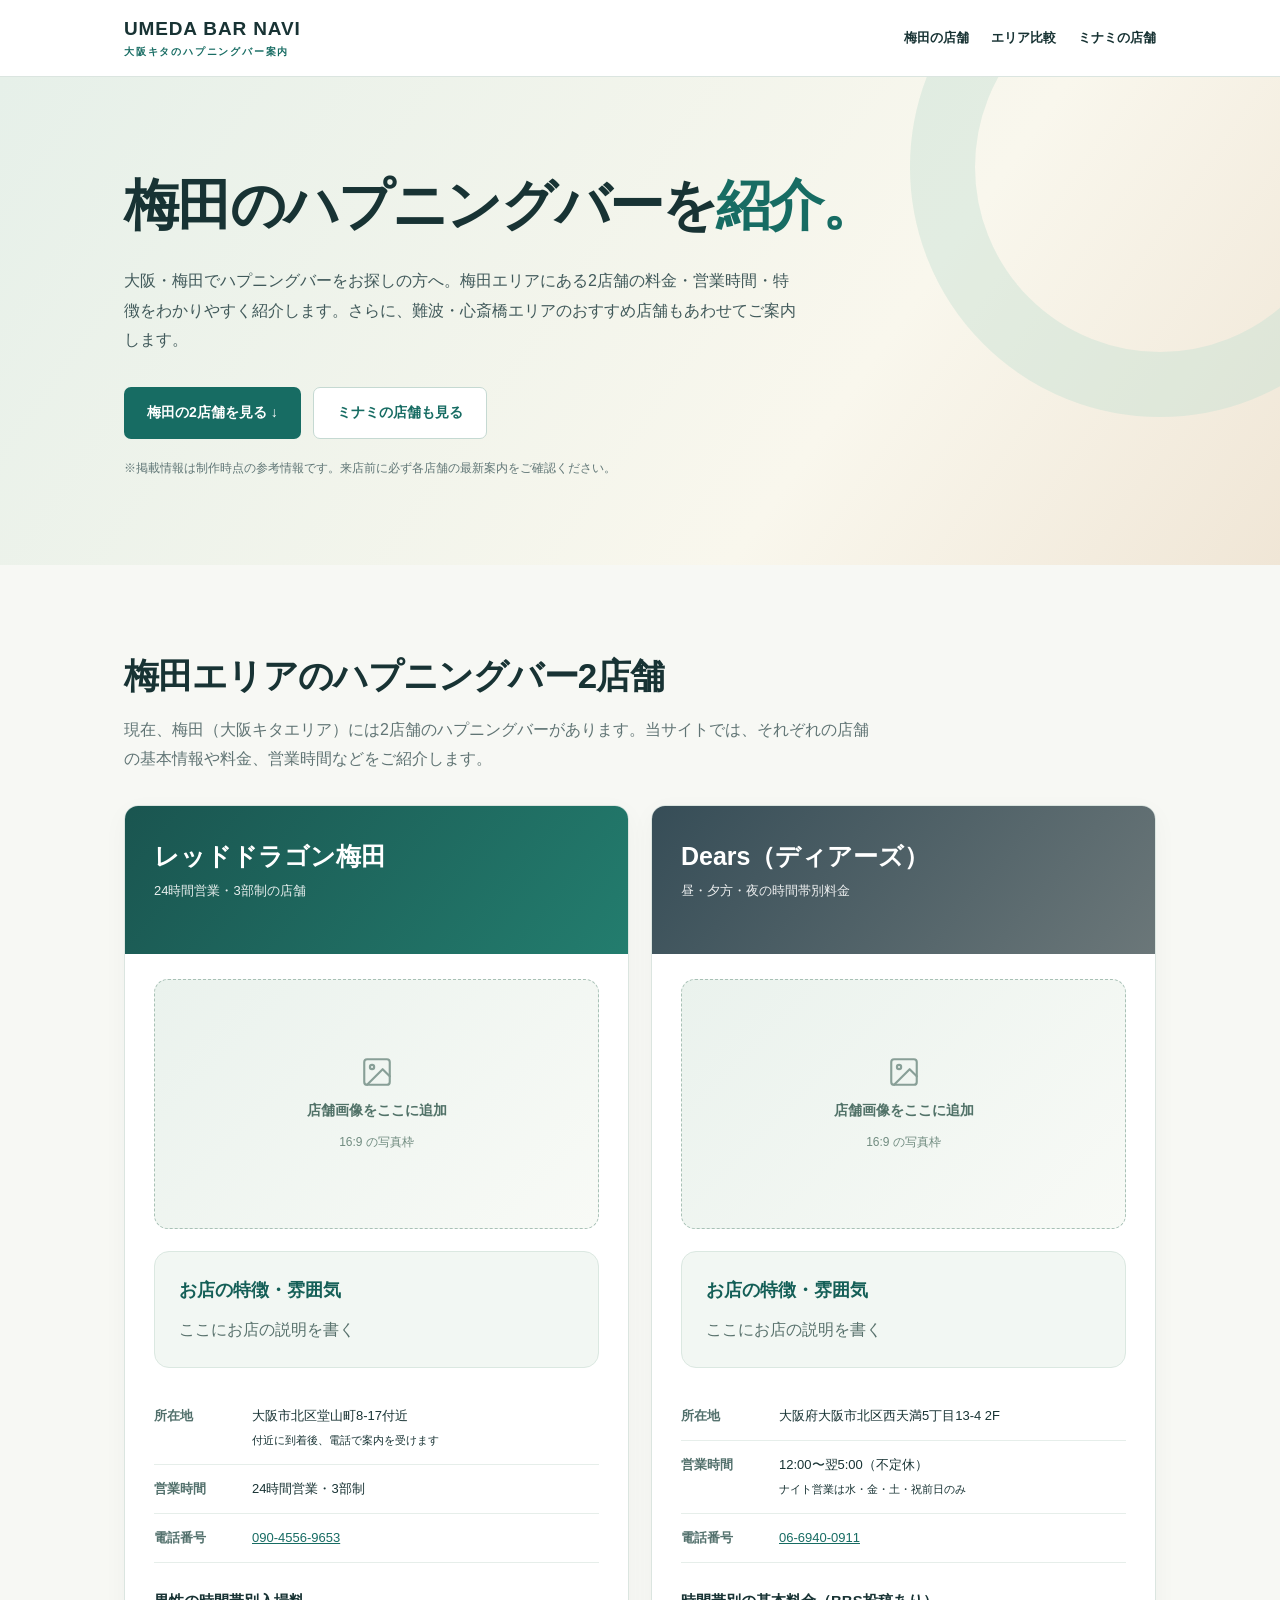
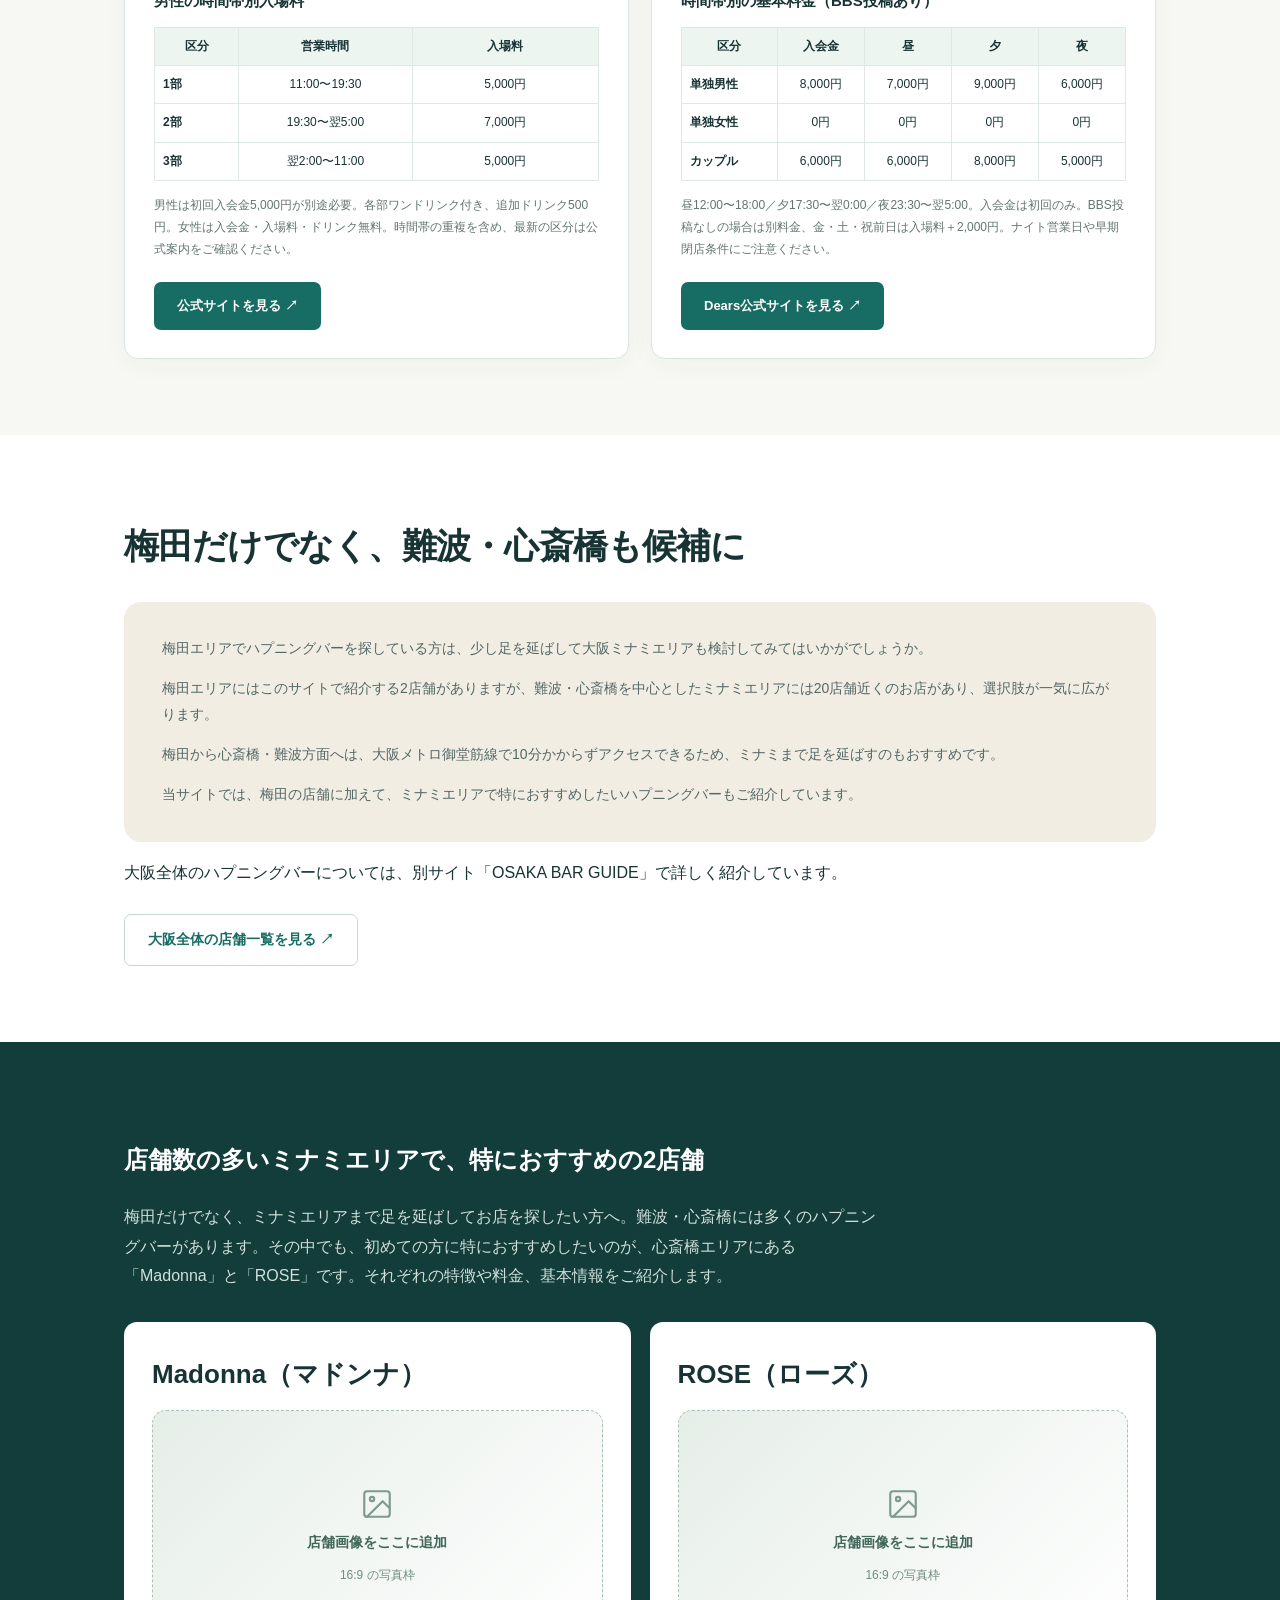
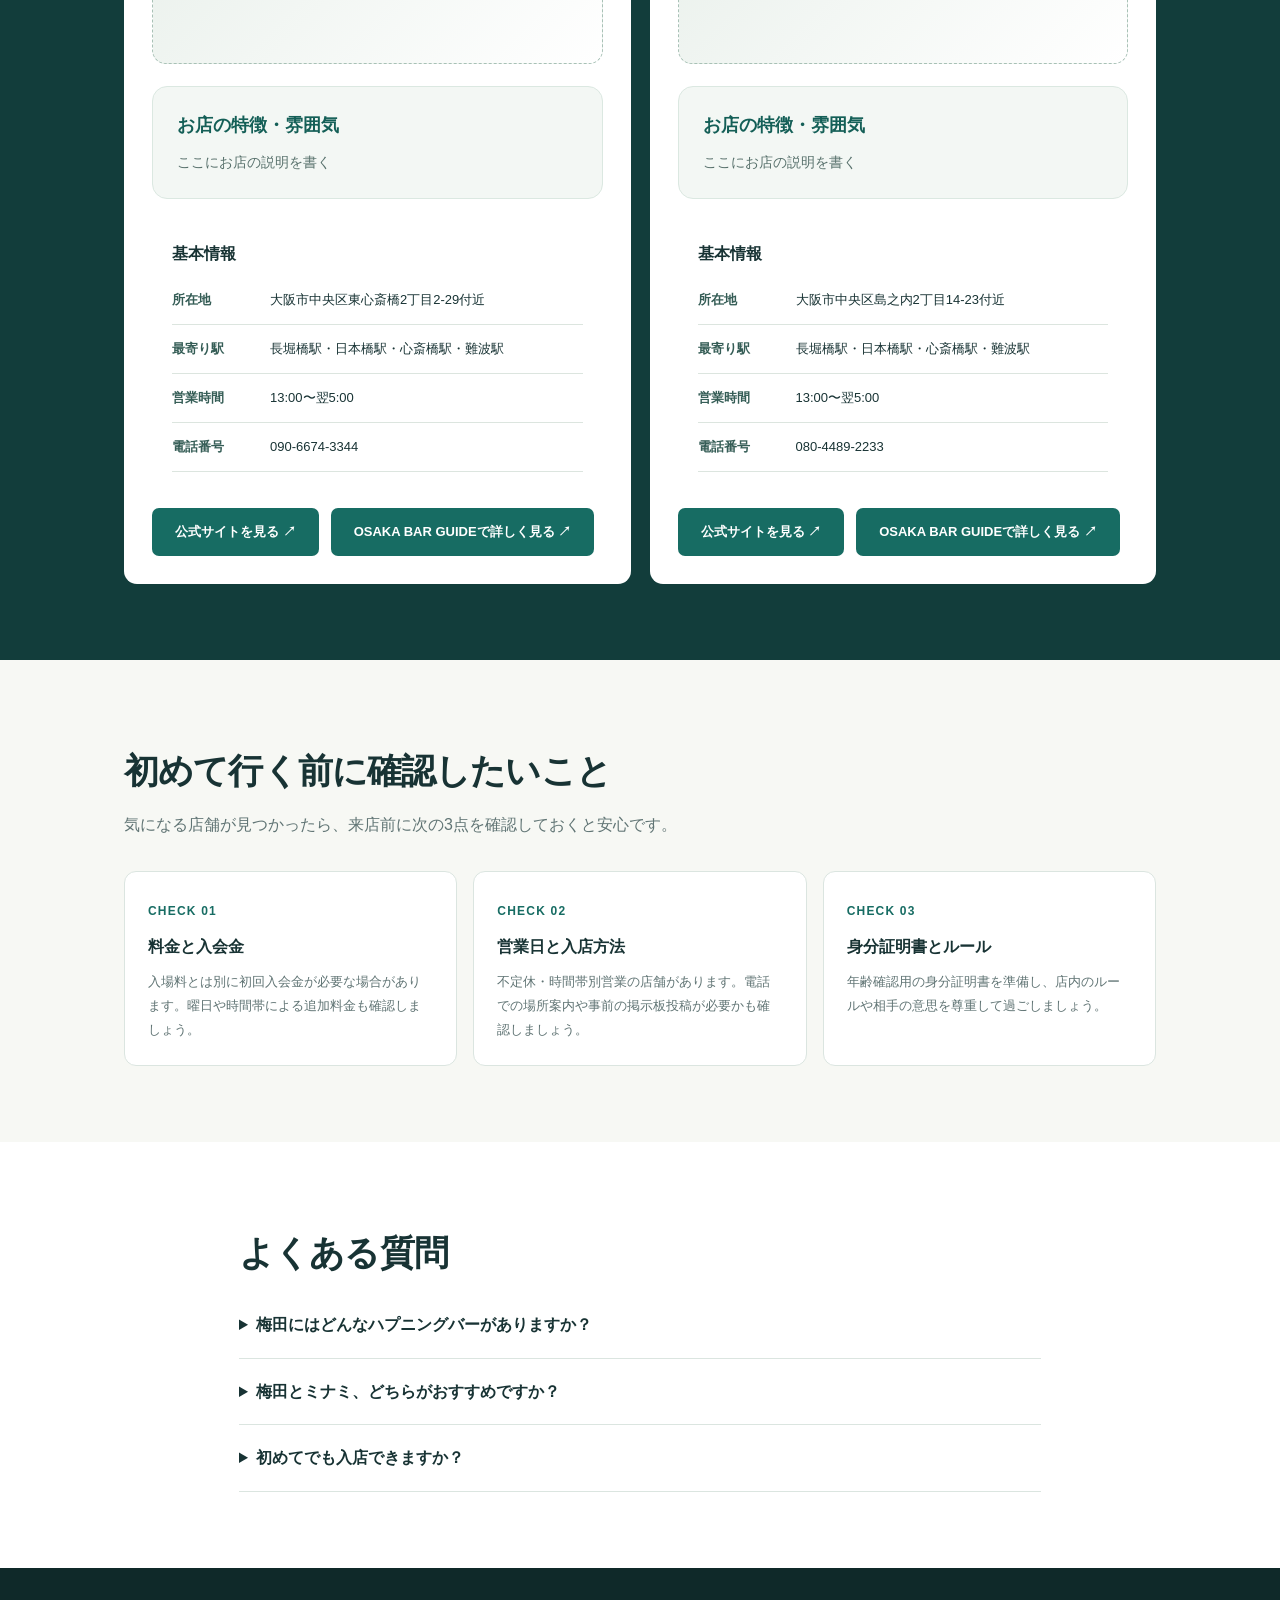
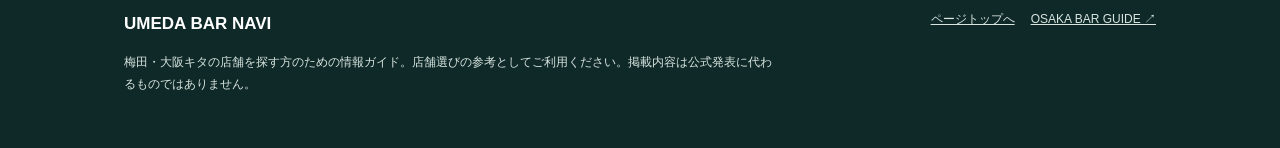
==== commit 6e14eb9f: "Add files via upload" ====
--- a/umeda/index.html
+++ b/umeda/index.html
@@ -23,6 +23,14 @@
 .time-rates th:nth-child(2),.time-rates td:nth-child(2){width:39%;white-space:nowrap}
 .time-rates th:nth-child(3),.time-rates td:nth-child(3){width:42%;white-space:nowrap}
 @media(max-width:600px){.time-rates{font-size:11px}.time-rates th,.time-rates td{padding:8px 3px}.time-rates td:first-child{text-align:center}}
+
+/* Placeholder image areas for the four featured shops */
+.shop-photo-placeholder{aspect-ratio:16/9;width:100%;border:1px dashed #a8c1b6;border-radius:14px;background:linear-gradient(135deg,#eaf2ed,#f8faf6);display:flex;flex-direction:column;align-items:center;justify-content:center;gap:8px;text-align:center;color:#517268;margin:0 0 22px;padding:16px}
+.shop-photo-placeholder svg{width:34px;height:34px;opacity:.65}
+.shop-photo-placeholder span{font-size:.9rem;font-weight:600}
+.shop-photo-placeholder small{font-size:.75rem;color:#718c80}
+.feature .shop-photo-placeholder{background:linear-gradient(135deg,#e6eee8,#fff);color:#42685c}
+@media(max-width:600px){.shop-photo-placeholder{margin-bottom:18px;border-radius:12px}}
 </style>
 </head>
 <body>
@@ -30,11 +38,11 @@
 <main id="top">
 <section class="hero"><div class="wrap"><h1>梅田のハプニングバーを<em>紹介。</em></h1><p>大阪・梅田でハプニングバーをお探しの方へ。梅田エリアにある2店舗の料金・営業時間・特徴をわかりやすく紹介します。さらに、難波・心斎橋エリアのおすすめ店舗もあわせてご案内します。</p><div class="hero-actions"><a class="btn" href="#umeda">梅田の2店舗を見る ↓</a><a class="btn light" href="#comparison">ミナミの店舗も見る</a></div><p class="mini-note">※掲載情報は制作時点の参考情報です。来店前に必ず各店舗の最新案内をご確認ください。</p></div></section>
 <section class="section" id="umeda"><div class="wrap"><h2>梅田エリアのハプニングバー2店舗</h2><p class="intro">現在、梅田（大阪キタエリア）には2店舗のハプニングバーがあります。当サイトでは、それぞれの店舗の基本情報や料金、営業時間などをご紹介します。</p><div class="cards">
-<article class="card"><div class="card-top"><h3>レッドドラゴン梅田</h3><p>24時間営業・3部制の店舗</p></div><div class="card-body"><section class="shop-description"><h4>お店の特徴・雰囲気</h4><p>ここにお店の説明を書く</p></section><div class="fact"><b>所在地</b><div>大阪市北区堂山町8-17付近<br/><small>付近に到着後、電話で案内を受けます</small></div></div><div class="fact"><b>営業時間</b><div>24時間営業・3部制</div></div><div class="fact"><b>電話番号</b><div><a href="tel:09045569653">090-4556-9653</a></div></div><h4>男性の時間帯別入場料</h4><div class="table-scroll"><table class="rates time-rates"><thead><tr><th>区分</th><th>営業時間</th><th>入場料</th></tr></thead><tbody><tr><td>1部</td><td>11:00〜19:30</td><td>5,000円</td></tr><tr><td>2部</td><td>19:30〜翌5:00</td><td>7,000円</td></tr><tr><td>3部</td><td>翌2:00〜11:00</td><td>5,000円</td></tr></tbody></table></div><p class="subnote">男性は初回入会金5,000円が別途必要。各部ワンドリンク付き、追加ドリンク500円。女性は入会金・入場料・ドリンク無料。時間帯の重複を含め、最新の区分は公式案内をご確認ください。</p><div class="card-links"><a class="btn" href="https://reddragon-umeda.jp/" rel="noopener noreferrer" target="_blank">公式サイトを見る ↗</a></div></div></article>
-<article class="card"><div class="card-top"><h3>Dears（ディアーズ）</h3><p>昼・夕方・夜の時間帯別料金</p></div><div class="card-body"><section class="shop-description"><h4>お店の特徴・雰囲気</h4><p>ここにお店の説明を書く</p></section><div class="fact"><b>所在地</b><div>大阪府大阪市北区西天満5丁目13-4 2F</div></div><div class="fact"><b>営業時間</b><div>12:00〜翌5:00（不定休）<br/><small>ナイト営業は水・金・土・祝前日のみ</small></div></div><div class="fact"><b>電話番号</b><div><a href="tel:0669400911">06-6940-0911</a></div></div><h4>時間帯別の基本料金（BBS投稿あり）</h4><div class="table-scroll"><table class="rates"><thead><tr><th>区分</th><th>入会金</th><th>昼</th><th>夕</th><th>夜</th></tr></thead><tbody><tr><td>単独男性</td><td>8,000円</td><td>7,000円</td><td>9,000円</td><td>6,000円</td></tr><tr><td>単独女性</td><td>0円</td><td>0円</td><td>0円</td><td>0円</td></tr><tr><td>カップル</td><td>6,000円</td><td>6,000円</td><td>8,000円</td><td>5,000円</td></tr></tbody></table></div><p class="subnote">昼12:00〜18:00／夕17:30〜翌0:00／夜23:30〜翌5:00。入会金は初回のみ。BBS投稿なしの場合は別料金、金・土・祝前日は入場料＋2,000円。ナイト営業日や早期閉店条件にご注意ください。</p><div class="card-links"><a class="btn" href="https://dears-bar.net/" rel="noopener noreferrer" target="_blank">Dears公式サイトを見る ↗</a></div></div></article>
+<article class="card"><div class="card-top"><h3>レッドドラゴン梅田</h3><p>24時間営業・3部制の店舗</p></div><div class="card-body"><div aria-label="レッドドラゴン梅田の写真を追加する予定の枠" class="shop-photo-placeholder" role="img"><svg aria-hidden="true" fill="none" stroke="currentColor" stroke-linecap="round" stroke-linejoin="round" stroke-width="1.5" viewbox="0 0 24 24"><rect height="18" rx="2" width="18" x="3" y="3"></rect><circle cx="8.5" cy="8.5" r="1.5"></circle><path d="m21 15-5-5L5 21"></path></svg><span>店舗画像をここに追加</span><small>16:9 の写真枠</small></div><section class="shop-description"><h4>お店の特徴・雰囲気</h4><p>ここにお店の説明を書く</p></section><div class="fact"><b>所在地</b><div>大阪市北区堂山町8-17付近<br/><small>付近に到着後、電話で案内を受けます</small></div></div><div class="fact"><b>営業時間</b><div>24時間営業・3部制</div></div><div class="fact"><b>電話番号</b><div><a href="tel:09045569653">090-4556-9653</a></div></div><h4>男性の時間帯別入場料</h4><div class="table-scroll"><table class="rates time-rates"><thead><tr><th>区分</th><th>営業時間</th><th>入場料</th></tr></thead><tbody><tr><td>1部</td><td>11:00〜19:30</td><td>5,000円</td></tr><tr><td>2部</td><td>19:30〜翌5:00</td><td>7,000円</td></tr><tr><td>3部</td><td>翌2:00〜11:00</td><td>5,000円</td></tr></tbody></table></div><p class="subnote">男性は初回入会金5,000円が別途必要。各部ワンドリンク付き、追加ドリンク500円。女性は入会金・入場料・ドリンク無料。時間帯の重複を含め、最新の区分は公式案内をご確認ください。</p><div class="card-links"><a class="btn" href="https://reddragon-umeda.jp/" rel="noopener noreferrer" target="_blank">公式サイトを見る ↗</a></div></div></article>
+<article class="card"><div class="card-top"><h3>Dears（ディアーズ）</h3><p>昼・夕方・夜の時間帯別料金</p></div><div class="card-body"><div aria-label="Dears（ディアーズ）の写真を追加する予定の枠" class="shop-photo-placeholder" role="img"><svg aria-hidden="true" fill="none" stroke="currentColor" stroke-linecap="round" stroke-linejoin="round" stroke-width="1.5" viewbox="0 0 24 24"><rect height="18" rx="2" width="18" x="3" y="3"></rect><circle cx="8.5" cy="8.5" r="1.5"></circle><path d="m21 15-5-5L5 21"></path></svg><span>店舗画像をここに追加</span><small>16:9 の写真枠</small></div><section class="shop-description"><h4>お店の特徴・雰囲気</h4><p>ここにお店の説明を書く</p></section><div class="fact"><b>所在地</b><div>大阪府大阪市北区西天満5丁目13-4 2F</div></div><div class="fact"><b>営業時間</b><div>12:00〜翌5:00（不定休）<br/><small>ナイト営業は水・金・土・祝前日のみ</small></div></div><div class="fact"><b>電話番号</b><div><a href="tel:0669400911">06-6940-0911</a></div></div><h4>時間帯別の基本料金（BBS投稿あり）</h4><div class="table-scroll"><table class="rates"><thead><tr><th>区分</th><th>入会金</th><th>昼</th><th>夕</th><th>夜</th></tr></thead><tbody><tr><td>単独男性</td><td>8,000円</td><td>7,000円</td><td>9,000円</td><td>6,000円</td></tr><tr><td>単独女性</td><td>0円</td><td>0円</td><td>0円</td><td>0円</td></tr><tr><td>カップル</td><td>6,000円</td><td>6,000円</td><td>8,000円</td><td>5,000円</td></tr></tbody></table></div><p class="subnote">昼12:00〜18:00／夕17:30〜翌0:00／夜23:30〜翌5:00。入会金は初回のみ。BBS投稿なしの場合は別料金、金・土・祝前日は入場料＋2,000円。ナイト営業日や早期閉店条件にご注意ください。</p><div class="card-links"><a class="btn" href="https://dears-bar.net/" rel="noopener noreferrer" target="_blank">Dears公式サイトを見る ↗</a></div></div></article>
 </div></div></section>
 <section class="section alt" id="comparison"><div class="wrap"><h2>梅田だけでなく、難波・心斎橋も候補に</h2><div class="compare" style="display:block"><p>梅田エリアでハプニングバーを探している方は、少し足を延ばして大阪ミナミエリアも検討してみてはいかがでしょうか。</p><p style="margin-top:14px">梅田エリアにはこのサイトで紹介する2店舗がありますが、難波・心斎橋を中心としたミナミエリアには20店舗近くのお店があり、選択肢が一気に広がります。</p><p style="margin-top:14px">梅田から心斎橋・難波方面へは、大阪メトロ御堂筋線で10分かからずアクセスできるため、ミナミまで足を延ばすのもおすすめです。</p><p style="margin-top:14px">当サイトでは、梅田の店舗に加えて、ミナミエリアで特におすすめしたいハプニングバーもご紹介しています。</p></div><p>大阪全体のハプニングバーについては、別サイト「OSAKA BAR GUIDE」で詳しく紹介しています。</p><div style="margin-top:27px"><a class="btn light" href="https://yu717tasa-a11y.github.io/osaka-bar-guide/" rel="noopener noreferrer" target="_blank">大阪全体の店舗一覧を見る ↗</a></div></div></section>
-<section class="spotlight" id="minami"><div class="wrap"><h2>店舗数の多いミナミエリアで、特におすすめの2店舗</h2><p class="intro">梅田だけでなく、ミナミエリアまで足を延ばしてお店を探したい方へ。難波・心斎橋には多くのハプニングバーがあります。その中でも、初めての方に特におすすめしたいのが、心斎橋エリアにある「Madonna」と「ROSE」です。それぞれの特徴や料金、基本情報をご紹介します。</p><div class="feature-grid"><article class="feature"><h3>Madonna（マドンナ）</h3><section class="shop-description"><h4>お店の特徴・雰囲気</h4><p>ここにお店の説明を書く</p></section><section class="shop-basics"><h4>基本情報</h4><div class="fact"><b>所在地</b><div>大阪市中央区東心斎橋2丁目2-29付近</div></div><div class="fact"><b>最寄り駅</b><div>長堀橋駅・日本橋駅・心斎橋駅・難波駅</div></div><div class="fact"><b>営業時間</b><div>13:00〜翌5:00</div></div><div class="fact"><b>電話番号</b><div>090-6674-3344</div></div></section><div class="card-links"><a class="btn" href="https://club-madonna.jp/" rel="noopener noreferrer" target="_blank">公式サイトを見る ↗</a><a class="btn" href="https://yu717tasa-a11y.github.io/osaka-bar-guide/#madonna" rel="noopener noreferrer" target="_blank">OSAKA BAR GUIDEで詳しく見る ↗</a></div></article><article class="feature"><h3>ROSE（ローズ）</h3><section class="shop-description"><h4>お店の特徴・雰囲気</h4><p>ここにお店の説明を書く</p></section><section class="shop-basics"><h4>基本情報</h4><div class="fact"><b>所在地</b><div>大阪市中央区島之内2丁目14-23付近</div></div><div class="fact"><b>最寄り駅</b><div>長堀橋駅・日本橋駅・心斎橋駅・難波駅</div></div><div class="fact"><b>営業時間</b><div>13:00〜翌5:00</div></div><div class="fact"><b>電話番号</b><div>080-4489-2233</div></div></section><div class="card-links"><a class="btn" href="https://clubrose.jp/" rel="noopener noreferrer" target="_blank">公式サイトを見る ↗</a><a class="btn" href="https://yu717tasa-a11y.github.io/osaka-bar-guide/#shop-2" rel="noopener noreferrer" target="_blank">OSAKA BAR GUIDEで詳しく見る ↗</a></div></article></div></div></section>
+<section class="spotlight" id="minami"><div class="wrap"><h2>店舗数の多いミナミエリアで、特におすすめの2店舗</h2><p class="intro">梅田だけでなく、ミナミエリアまで足を延ばしてお店を探したい方へ。難波・心斎橋には多くのハプニングバーがあります。その中でも、初めての方に特におすすめしたいのが、心斎橋エリアにある「Madonna」と「ROSE」です。それぞれの特徴や料金、基本情報をご紹介します。</p><div class="feature-grid"><article class="feature"><h3>Madonna（マドンナ）</h3><div aria-label="Madonna（マドンナ）の写真を追加する予定の枠" class="shop-photo-placeholder" role="img"><svg aria-hidden="true" fill="none" stroke="currentColor" stroke-linecap="round" stroke-linejoin="round" stroke-width="1.5" viewbox="0 0 24 24"><rect height="18" rx="2" width="18" x="3" y="3"></rect><circle cx="8.5" cy="8.5" r="1.5"></circle><path d="m21 15-5-5L5 21"></path></svg><span>店舗画像をここに追加</span><small>16:9 の写真枠</small></div><section class="shop-description"><h4>お店の特徴・雰囲気</h4><p>ここにお店の説明を書く</p></section><section class="shop-basics"><h4>基本情報</h4><div class="fact"><b>所在地</b><div>大阪市中央区東心斎橋2丁目2-29付近</div></div><div class="fact"><b>最寄り駅</b><div>長堀橋駅・日本橋駅・心斎橋駅・難波駅</div></div><div class="fact"><b>営業時間</b><div>13:00〜翌5:00</div></div><div class="fact"><b>電話番号</b><div>090-6674-3344</div></div></section><div class="card-links"><a class="btn" href="https://club-madonna.jp/" rel="noopener noreferrer" target="_blank">公式サイトを見る ↗</a><a class="btn" href="https://yu717tasa-a11y.github.io/osaka-bar-guide/#madonna" rel="noopener noreferrer" target="_blank">OSAKA BAR GUIDEで詳しく見る ↗</a></div></article><article class="feature"><h3>ROSE（ローズ）</h3><div aria-label="ROSE（ローズ）の写真を追加する予定の枠" class="shop-photo-placeholder" role="img"><svg aria-hidden="true" fill="none" stroke="currentColor" stroke-linecap="round" stroke-linejoin="round" stroke-width="1.5" viewbox="0 0 24 24"><rect height="18" rx="2" width="18" x="3" y="3"></rect><circle cx="8.5" cy="8.5" r="1.5"></circle><path d="m21 15-5-5L5 21"></path></svg><span>店舗画像をここに追加</span><small>16:9 の写真枠</small></div><section class="shop-description"><h4>お店の特徴・雰囲気</h4><p>ここにお店の説明を書く</p></section><section class="shop-basics"><h4>基本情報</h4><div class="fact"><b>所在地</b><div>大阪市中央区島之内2丁目14-23付近</div></div><div class="fact"><b>最寄り駅</b><div>長堀橋駅・日本橋駅・心斎橋駅・難波駅</div></div><div class="fact"><b>営業時間</b><div>13:00〜翌5:00</div></div><div class="fact"><b>電話番号</b><div>080-4489-2233</div></div></section><div class="card-links"><a class="btn" href="https://clubrose.jp/" rel="noopener noreferrer" target="_blank">公式サイトを見る ↗</a><a class="btn" href="https://yu717tasa-a11y.github.io/osaka-bar-guide/#shop-2" rel="noopener noreferrer" target="_blank">OSAKA BAR GUIDEで詳しく見る ↗</a></div></article></div></div></section>
 <section class="section" id="tips"><div class="wrap"><h2>初めて行く前に確認したいこと</h2><p class="intro">気になる店舗が見つかったら、来店前に次の3点を確認しておくと安心です。</p><div class="steps"><div class="step"><b>CHECK 01</b><h3>料金と入会金</h3><p>入場料とは別に初回入会金が必要な場合があります。曜日や時間帯による追加料金も確認しましょう。</p></div><div class="step"><b>CHECK 02</b><h3>営業日と入店方法</h3><p>不定休・時間帯別営業の店舗があります。電話での場所案内や事前の掲示板投稿が必要かも確認しましょう。</p></div><div class="step"><b>CHECK 03</b><h3>身分証明書とルール</h3><p>年齢確認用の身分証明書を準備し、店内のルールや相手の意思を尊重して過ごしましょう。</p></div></div></div></section>
 <section class="section alt"><div class="wrap faq"><h2>よくある質問</h2><details><summary>梅田にはどんなハプニングバーがありますか？</summary><p>このページではレッドドラゴン梅田とDearsの2店舗を紹介しています。最新の営業状況や店舗情報は各店に確認してください。</p></details><details><summary>梅田とミナミ、どちらがおすすめですか？</summary><p>梅田でのアクセスを優先するならキタ、より多くの選択肢を比較したいならミナミもおすすめです。料金や雰囲気を見比べて選びましょう。</p></details><details><summary>初めてでも入店できますか？</summary><p>入店条件は店舗ごとに異なります。年齢制限、必要な身分証明書、会員登録、事前連絡の方法を確認してください。</p></details></div></section>
 </main><footer class="footer"><div class="wrap"><div><strong>UMEDA BAR NAVI</strong><p>梅田・大阪キタの店舗を探す方のための情報ガイド。店舗選びの参考としてご利用ください。掲載内容は公式発表に代わるものではありません。</p></div><div class="footer-links"><a href="#top">ページトップへ</a><a href="https://yu717tasa-a11y.github.io/osaka-bar-guide/" rel="noopener noreferrer" target="_blank">OSAKA BAR GUIDE ↗</a></div></div></footer>
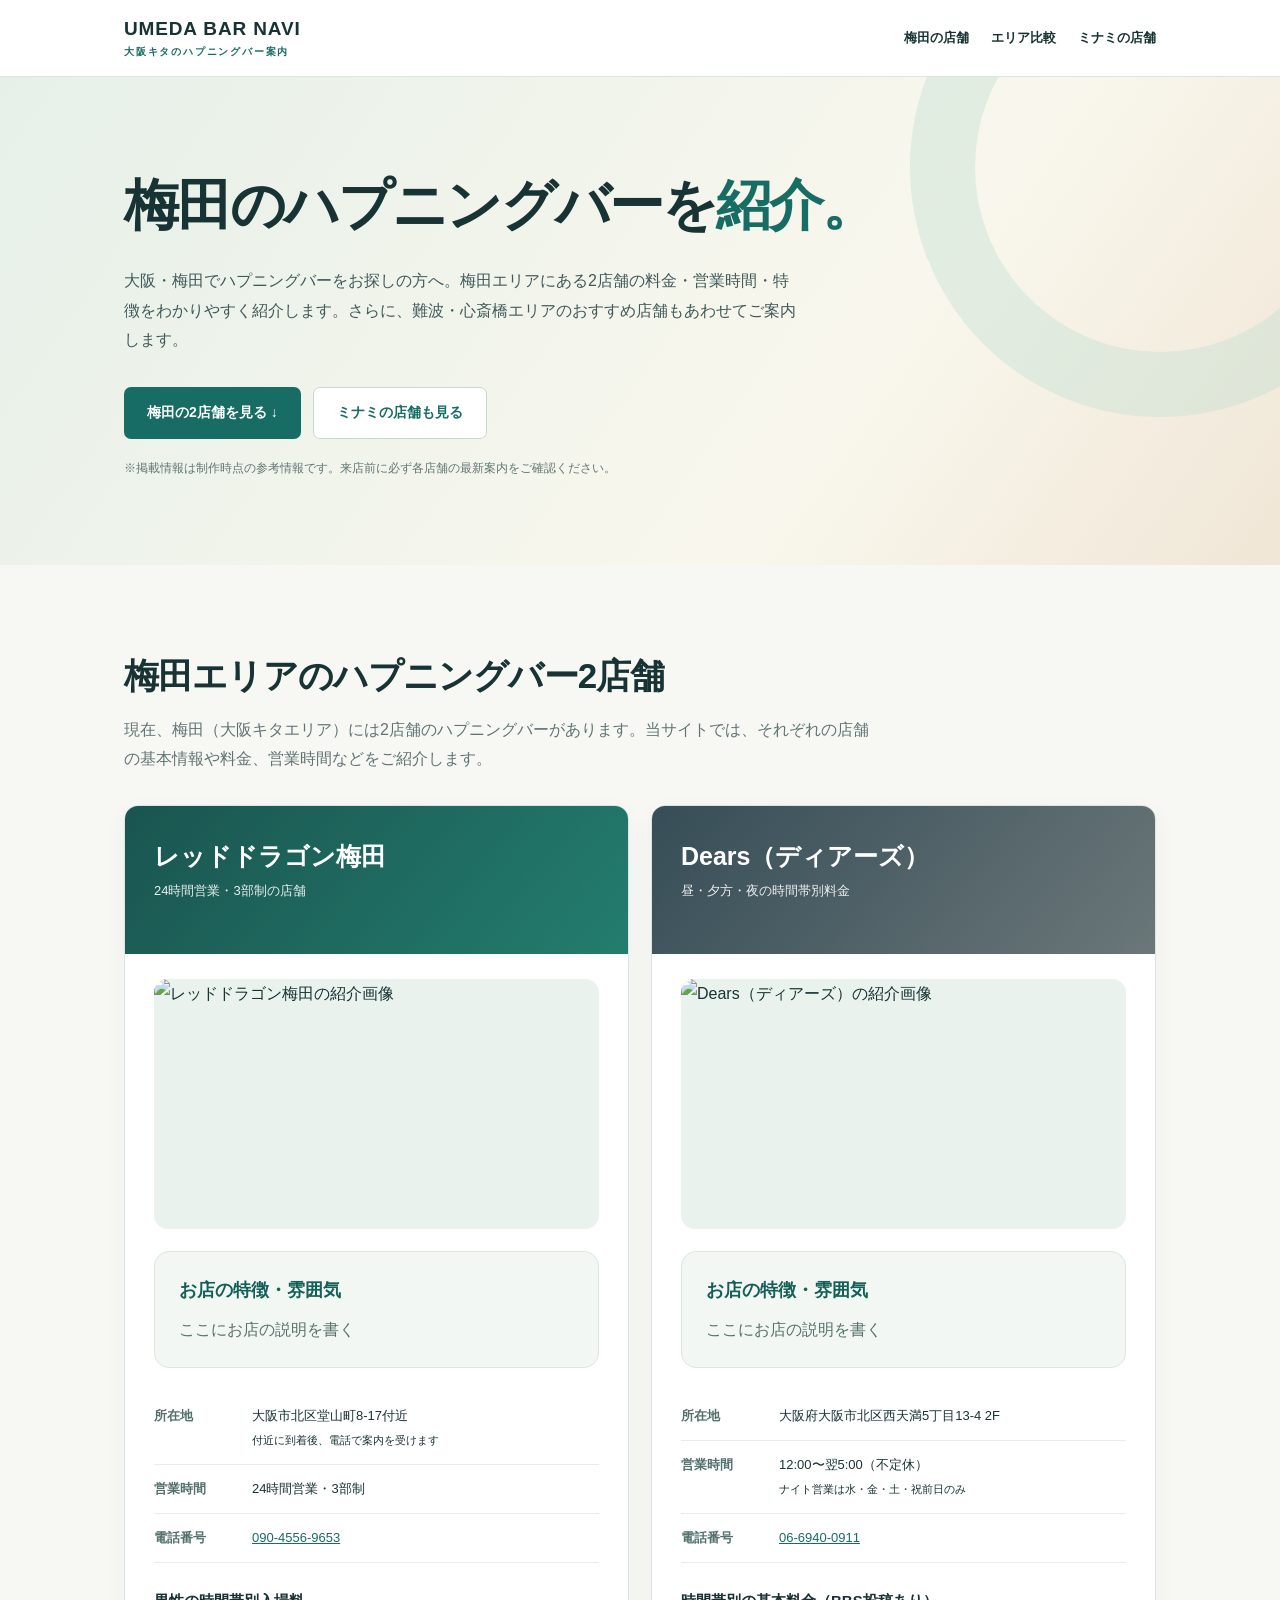
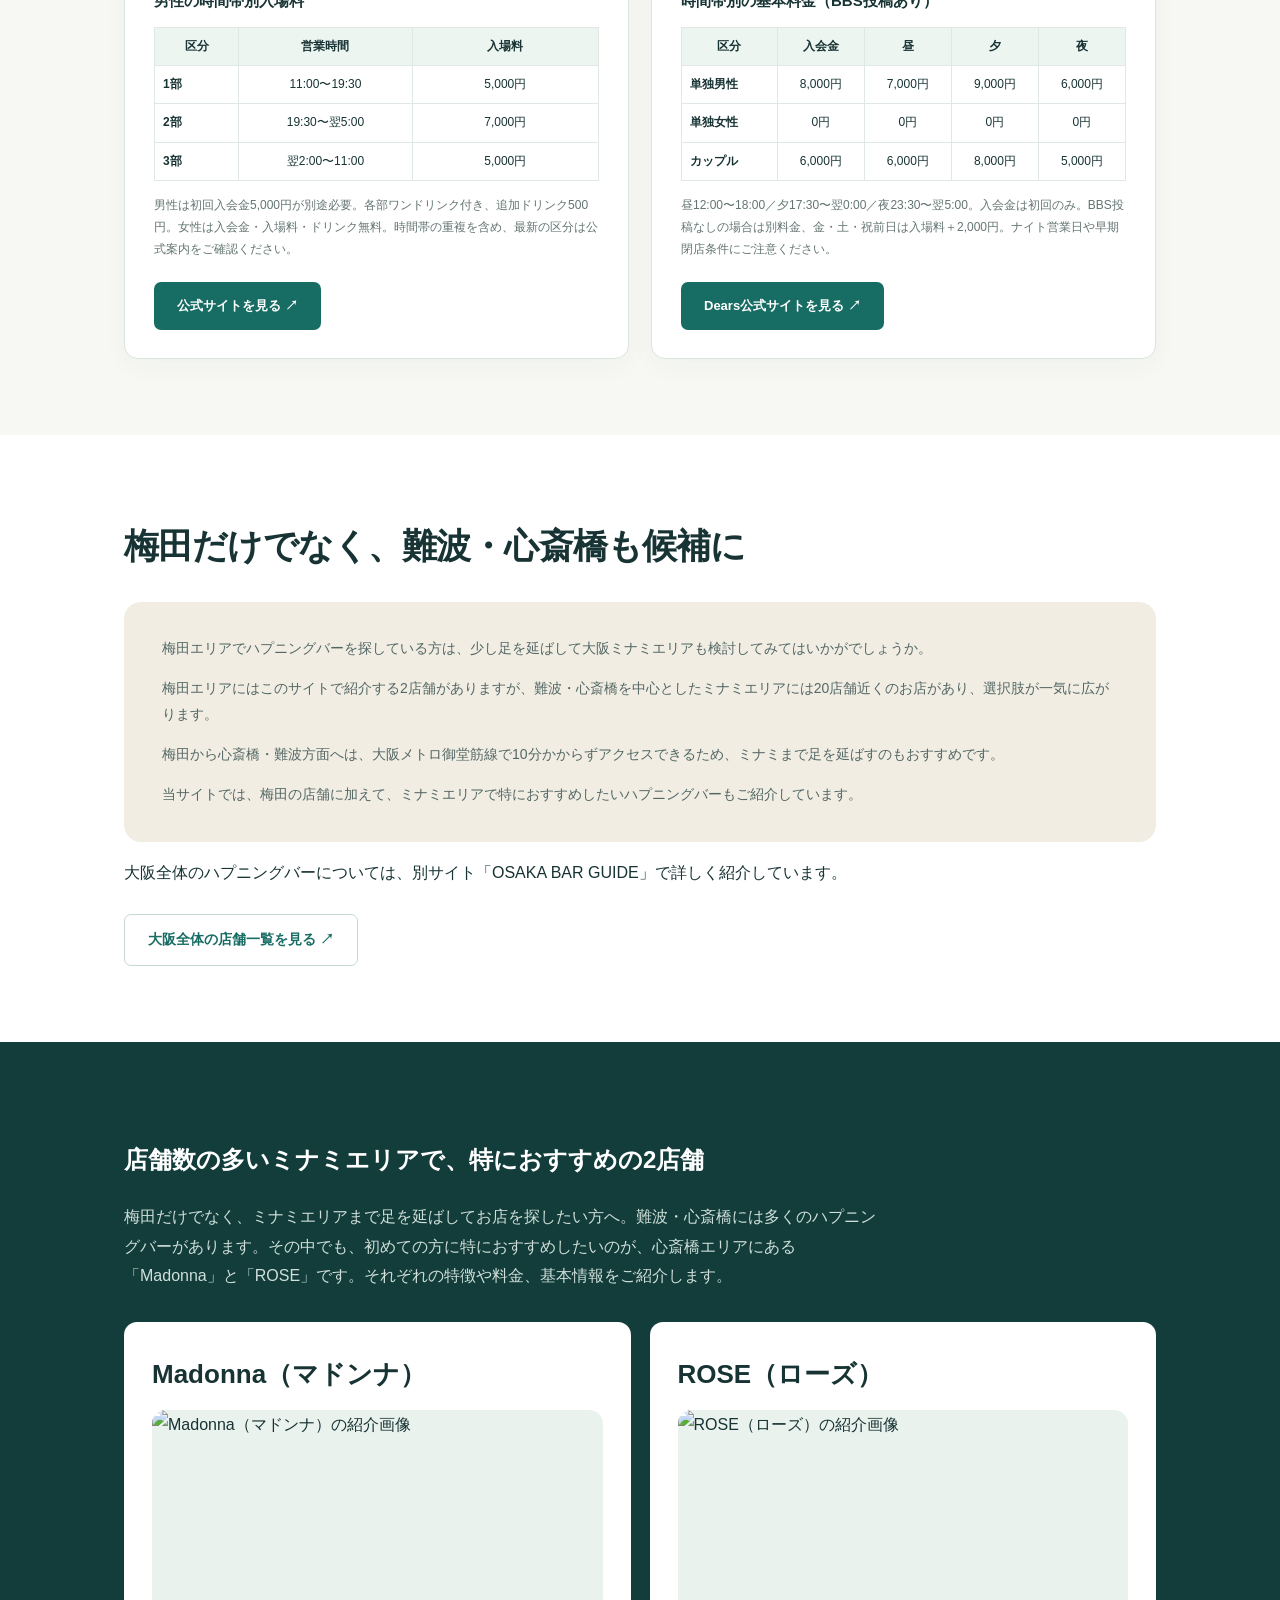
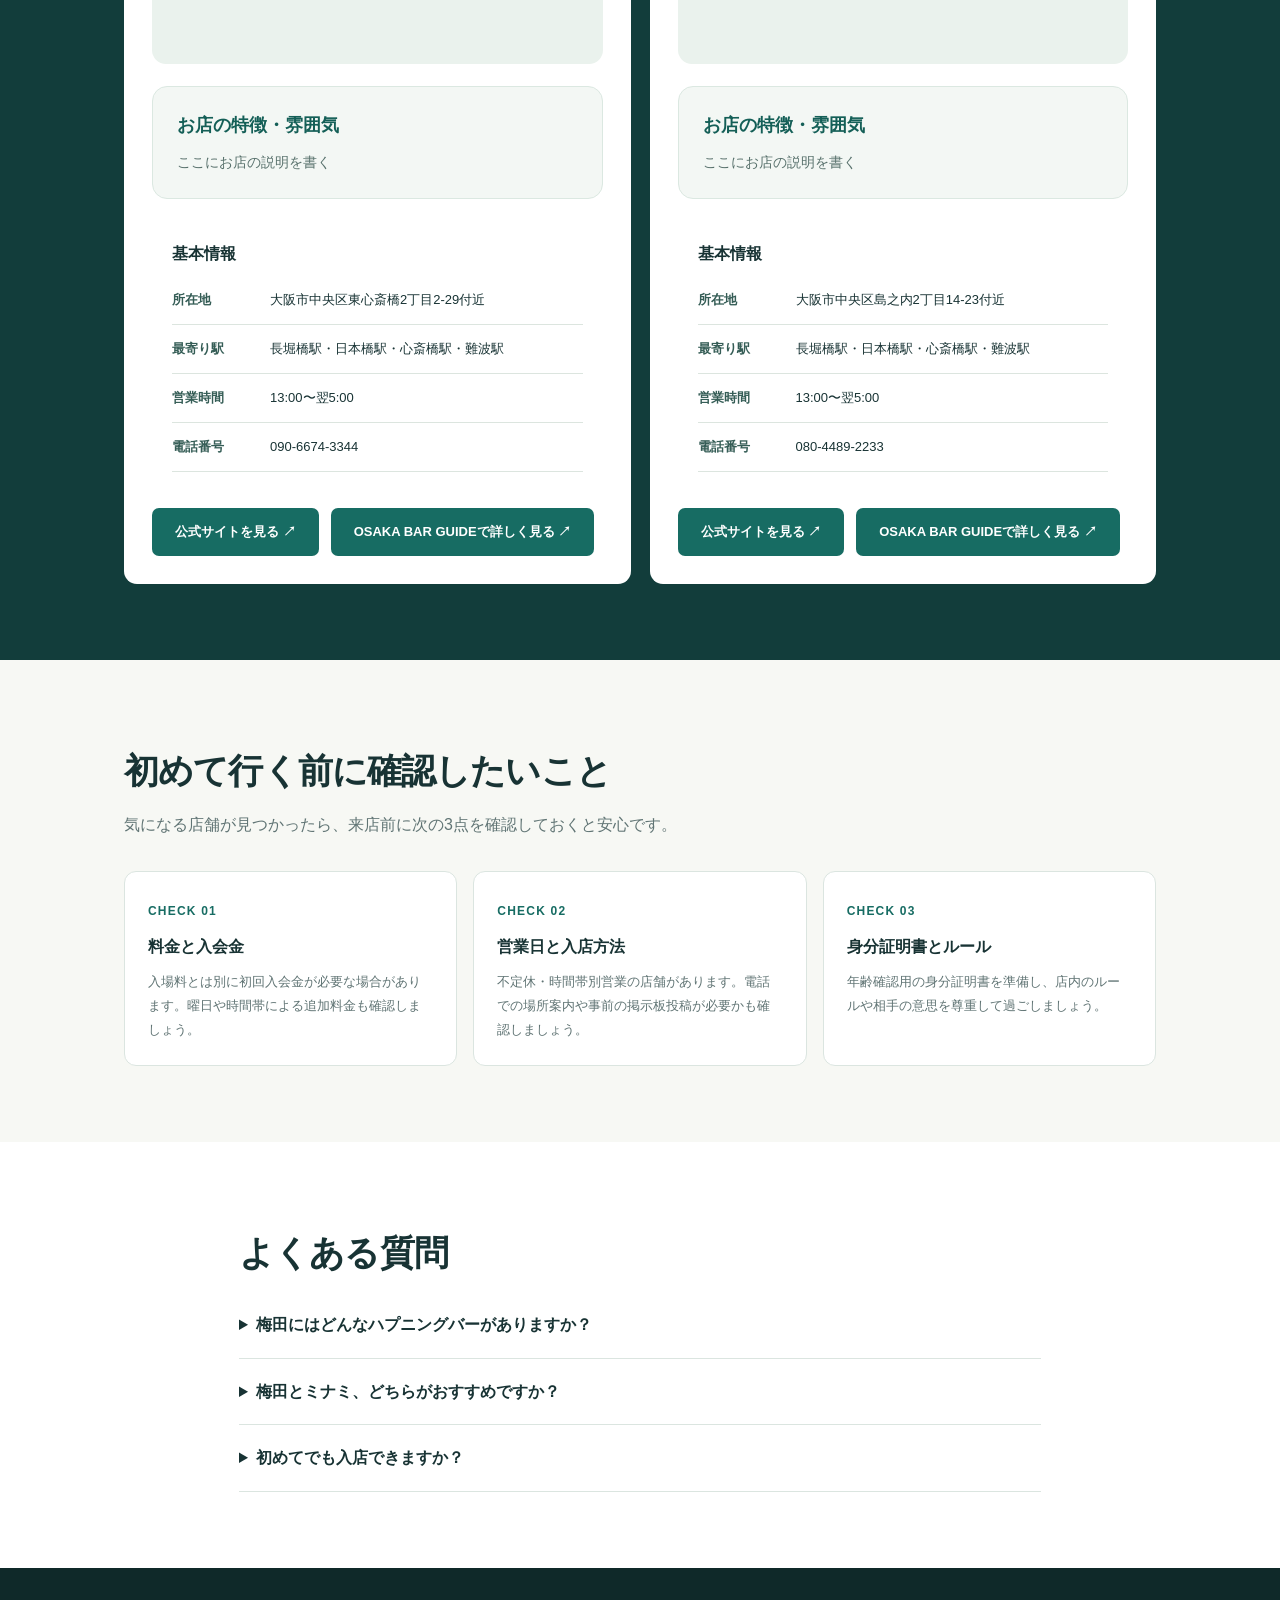
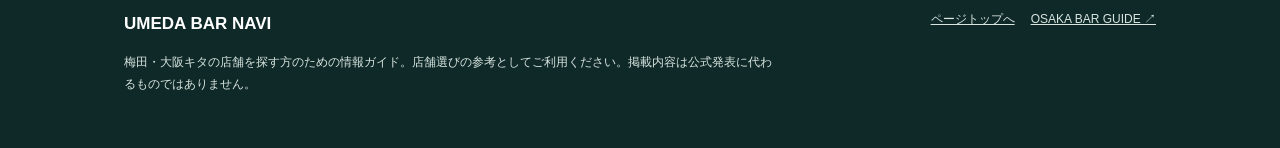
==== commit 73422514: "Add files via upload" ====
--- a/umeda/index.html
+++ b/umeda/index.html
@@ -31,6 +31,9 @@
 .shop-photo-placeholder small{font-size:.75rem;color:#718c80}
 .feature .shop-photo-placeholder{background:linear-gradient(135deg,#e6eee8,#fff);color:#42685c}
 @media(max-width:600px){.shop-photo-placeholder{margin-bottom:18px;border-radius:12px}}
+
+.shop-photo{display:block;width:100%;height:auto;aspect-ratio:16/9;object-fit:cover;border-radius:14px;margin:0 0 22px;background:#eaf2ed;}
+@media(max-width:600px){.shop-photo{border-radius:12px;margin-bottom:18px;}}
 </style>
 </head>
 <body>
@@ -38,11 +41,11 @@
 <main id="top">
 <section class="hero"><div class="wrap"><h1>梅田のハプニングバーを<em>紹介。</em></h1><p>大阪・梅田でハプニングバーをお探しの方へ。梅田エリアにある2店舗の料金・営業時間・特徴をわかりやすく紹介します。さらに、難波・心斎橋エリアのおすすめ店舗もあわせてご案内します。</p><div class="hero-actions"><a class="btn" href="#umeda">梅田の2店舗を見る ↓</a><a class="btn light" href="#comparison">ミナミの店舗も見る</a></div><p class="mini-note">※掲載情報は制作時点の参考情報です。来店前に必ず各店舗の最新案内をご確認ください。</p></div></section>
 <section class="section" id="umeda"><div class="wrap"><h2>梅田エリアのハプニングバー2店舗</h2><p class="intro">現在、梅田（大阪キタエリア）には2店舗のハプニングバーがあります。当サイトでは、それぞれの店舗の基本情報や料金、営業時間などをご紹介します。</p><div class="cards">
-<article class="card"><div class="card-top"><h3>レッドドラゴン梅田</h3><p>24時間営業・3部制の店舗</p></div><div class="card-body"><div aria-label="レッドドラゴン梅田の写真を追加する予定の枠" class="shop-photo-placeholder" role="img"><svg aria-hidden="true" fill="none" stroke="currentColor" stroke-linecap="round" stroke-linejoin="round" stroke-width="1.5" viewbox="0 0 24 24"><rect height="18" rx="2" width="18" x="3" y="3"></rect><circle cx="8.5" cy="8.5" r="1.5"></circle><path d="m21 15-5-5L5 21"></path></svg><span>店舗画像をここに追加</span><small>16:9 の写真枠</small></div><section class="shop-description"><h4>お店の特徴・雰囲気</h4><p>ここにお店の説明を書く</p></section><div class="fact"><b>所在地</b><div>大阪市北区堂山町8-17付近<br/><small>付近に到着後、電話で案内を受けます</small></div></div><div class="fact"><b>営業時間</b><div>24時間営業・3部制</div></div><div class="fact"><b>電話番号</b><div><a href="tel:09045569653">090-4556-9653</a></div></div><h4>男性の時間帯別入場料</h4><div class="table-scroll"><table class="rates time-rates"><thead><tr><th>区分</th><th>営業時間</th><th>入場料</th></tr></thead><tbody><tr><td>1部</td><td>11:00〜19:30</td><td>5,000円</td></tr><tr><td>2部</td><td>19:30〜翌5:00</td><td>7,000円</td></tr><tr><td>3部</td><td>翌2:00〜11:00</td><td>5,000円</td></tr></tbody></table></div><p class="subnote">男性は初回入会金5,000円が別途必要。各部ワンドリンク付き、追加ドリンク500円。女性は入会金・入場料・ドリンク無料。時間帯の重複を含め、最新の区分は公式案内をご確認ください。</p><div class="card-links"><a class="btn" href="https://reddragon-umeda.jp/" rel="noopener noreferrer" target="_blank">公式サイトを見る ↗</a></div></div></article>
-<article class="card"><div class="card-top"><h3>Dears（ディアーズ）</h3><p>昼・夕方・夜の時間帯別料金</p></div><div class="card-body"><div aria-label="Dears（ディアーズ）の写真を追加する予定の枠" class="shop-photo-placeholder" role="img"><svg aria-hidden="true" fill="none" stroke="currentColor" stroke-linecap="round" stroke-linejoin="round" stroke-width="1.5" viewbox="0 0 24 24"><rect height="18" rx="2" width="18" x="3" y="3"></rect><circle cx="8.5" cy="8.5" r="1.5"></circle><path d="m21 15-5-5L5 21"></path></svg><span>店舗画像をここに追加</span><small>16:9 の写真枠</small></div><section class="shop-description"><h4>お店の特徴・雰囲気</h4><p>ここにお店の説明を書く</p></section><div class="fact"><b>所在地</b><div>大阪府大阪市北区西天満5丁目13-4 2F</div></div><div class="fact"><b>営業時間</b><div>12:00〜翌5:00（不定休）<br/><small>ナイト営業は水・金・土・祝前日のみ</small></div></div><div class="fact"><b>電話番号</b><div><a href="tel:0669400911">06-6940-0911</a></div></div><h4>時間帯別の基本料金（BBS投稿あり）</h4><div class="table-scroll"><table class="rates"><thead><tr><th>区分</th><th>入会金</th><th>昼</th><th>夕</th><th>夜</th></tr></thead><tbody><tr><td>単独男性</td><td>8,000円</td><td>7,000円</td><td>9,000円</td><td>6,000円</td></tr><tr><td>単独女性</td><td>0円</td><td>0円</td><td>0円</td><td>0円</td></tr><tr><td>カップル</td><td>6,000円</td><td>6,000円</td><td>8,000円</td><td>5,000円</td></tr></tbody></table></div><p class="subnote">昼12:00〜18:00／夕17:30〜翌0:00／夜23:30〜翌5:00。入会金は初回のみ。BBS投稿なしの場合は別料金、金・土・祝前日は入場料＋2,000円。ナイト営業日や早期閉店条件にご注意ください。</p><div class="card-links"><a class="btn" href="https://dears-bar.net/" rel="noopener noreferrer" target="_blank">Dears公式サイトを見る ↗</a></div></div></article>
+<article class="card"><div class="card-top"><h3>レッドドラゴン梅田</h3><p>24時間営業・3部制の店舗</p></div><div class="card-body"><img alt="レッドドラゴン梅田の紹介画像" class="shop-photo" decoding="async" height="675" loading="lazy" src="image/red-dragon.jpg" width="1200"/><section class="shop-description"><h4>お店の特徴・雰囲気</h4><p>ここにお店の説明を書く</p></section><div class="fact"><b>所在地</b><div>大阪市北区堂山町8-17付近<br/><small>付近に到着後、電話で案内を受けます</small></div></div><div class="fact"><b>営業時間</b><div>24時間営業・3部制</div></div><div class="fact"><b>電話番号</b><div><a href="tel:09045569653">090-4556-9653</a></div></div><h4>男性の時間帯別入場料</h4><div class="table-scroll"><table class="rates time-rates"><thead><tr><th>区分</th><th>営業時間</th><th>入場料</th></tr></thead><tbody><tr><td>1部</td><td>11:00〜19:30</td><td>5,000円</td></tr><tr><td>2部</td><td>19:30〜翌5:00</td><td>7,000円</td></tr><tr><td>3部</td><td>翌2:00〜11:00</td><td>5,000円</td></tr></tbody></table></div><p class="subnote">男性は初回入会金5,000円が別途必要。各部ワンドリンク付き、追加ドリンク500円。女性は入会金・入場料・ドリンク無料。時間帯の重複を含め、最新の区分は公式案内をご確認ください。</p><div class="card-links"><a class="btn" href="https://reddragon-umeda.jp/" rel="noopener noreferrer" target="_blank">公式サイトを見る ↗</a></div></div></article>
+<article class="card"><div class="card-top"><h3>Dears（ディアーズ）</h3><p>昼・夕方・夜の時間帯別料金</p></div><div class="card-body"><img alt="Dears（ディアーズ）の紹介画像" class="shop-photo" decoding="async" height="675" loading="lazy" src="image/dears.jpg" width="1200"/><section class="shop-description"><h4>お店の特徴・雰囲気</h4><p>ここにお店の説明を書く</p></section><div class="fact"><b>所在地</b><div>大阪府大阪市北区西天満5丁目13-4 2F</div></div><div class="fact"><b>営業時間</b><div>12:00〜翌5:00（不定休）<br/><small>ナイト営業は水・金・土・祝前日のみ</small></div></div><div class="fact"><b>電話番号</b><div><a href="tel:0669400911">06-6940-0911</a></div></div><h4>時間帯別の基本料金（BBS投稿あり）</h4><div class="table-scroll"><table class="rates"><thead><tr><th>区分</th><th>入会金</th><th>昼</th><th>夕</th><th>夜</th></tr></thead><tbody><tr><td>単独男性</td><td>8,000円</td><td>7,000円</td><td>9,000円</td><td>6,000円</td></tr><tr><td>単独女性</td><td>0円</td><td>0円</td><td>0円</td><td>0円</td></tr><tr><td>カップル</td><td>6,000円</td><td>6,000円</td><td>8,000円</td><td>5,000円</td></tr></tbody></table></div><p class="subnote">昼12:00〜18:00／夕17:30〜翌0:00／夜23:30〜翌5:00。入会金は初回のみ。BBS投稿なしの場合は別料金、金・土・祝前日は入場料＋2,000円。ナイト営業日や早期閉店条件にご注意ください。</p><div class="card-links"><a class="btn" href="https://dears-bar.net/" rel="noopener noreferrer" target="_blank">Dears公式サイトを見る ↗</a></div></div></article>
 </div></div></section>
 <section class="section alt" id="comparison"><div class="wrap"><h2>梅田だけでなく、難波・心斎橋も候補に</h2><div class="compare" style="display:block"><p>梅田エリアでハプニングバーを探している方は、少し足を延ばして大阪ミナミエリアも検討してみてはいかがでしょうか。</p><p style="margin-top:14px">梅田エリアにはこのサイトで紹介する2店舗がありますが、難波・心斎橋を中心としたミナミエリアには20店舗近くのお店があり、選択肢が一気に広がります。</p><p style="margin-top:14px">梅田から心斎橋・難波方面へは、大阪メトロ御堂筋線で10分かからずアクセスできるため、ミナミまで足を延ばすのもおすすめです。</p><p style="margin-top:14px">当サイトでは、梅田の店舗に加えて、ミナミエリアで特におすすめしたいハプニングバーもご紹介しています。</p></div><p>大阪全体のハプニングバーについては、別サイト「OSAKA BAR GUIDE」で詳しく紹介しています。</p><div style="margin-top:27px"><a class="btn light" href="https://yu717tasa-a11y.github.io/osaka-bar-guide/" rel="noopener noreferrer" target="_blank">大阪全体の店舗一覧を見る ↗</a></div></div></section>
-<section class="spotlight" id="minami"><div class="wrap"><h2>店舗数の多いミナミエリアで、特におすすめの2店舗</h2><p class="intro">梅田だけでなく、ミナミエリアまで足を延ばしてお店を探したい方へ。難波・心斎橋には多くのハプニングバーがあります。その中でも、初めての方に特におすすめしたいのが、心斎橋エリアにある「Madonna」と「ROSE」です。それぞれの特徴や料金、基本情報をご紹介します。</p><div class="feature-grid"><article class="feature"><h3>Madonna（マドンナ）</h3><div aria-label="Madonna（マドンナ）の写真を追加する予定の枠" class="shop-photo-placeholder" role="img"><svg aria-hidden="true" fill="none" stroke="currentColor" stroke-linecap="round" stroke-linejoin="round" stroke-width="1.5" viewbox="0 0 24 24"><rect height="18" rx="2" width="18" x="3" y="3"></rect><circle cx="8.5" cy="8.5" r="1.5"></circle><path d="m21 15-5-5L5 21"></path></svg><span>店舗画像をここに追加</span><small>16:9 の写真枠</small></div><section class="shop-description"><h4>お店の特徴・雰囲気</h4><p>ここにお店の説明を書く</p></section><section class="shop-basics"><h4>基本情報</h4><div class="fact"><b>所在地</b><div>大阪市中央区東心斎橋2丁目2-29付近</div></div><div class="fact"><b>最寄り駅</b><div>長堀橋駅・日本橋駅・心斎橋駅・難波駅</div></div><div class="fact"><b>営業時間</b><div>13:00〜翌5:00</div></div><div class="fact"><b>電話番号</b><div>090-6674-3344</div></div></section><div class="card-links"><a class="btn" href="https://club-madonna.jp/" rel="noopener noreferrer" target="_blank">公式サイトを見る ↗</a><a class="btn" href="https://yu717tasa-a11y.github.io/osaka-bar-guide/#madonna" rel="noopener noreferrer" target="_blank">OSAKA BAR GUIDEで詳しく見る ↗</a></div></article><article class="feature"><h3>ROSE（ローズ）</h3><div aria-label="ROSE（ローズ）の写真を追加する予定の枠" class="shop-photo-placeholder" role="img"><svg aria-hidden="true" fill="none" stroke="currentColor" stroke-linecap="round" stroke-linejoin="round" stroke-width="1.5" viewbox="0 0 24 24"><rect height="18" rx="2" width="18" x="3" y="3"></rect><circle cx="8.5" cy="8.5" r="1.5"></circle><path d="m21 15-5-5L5 21"></path></svg><span>店舗画像をここに追加</span><small>16:9 の写真枠</small></div><section class="shop-description"><h4>お店の特徴・雰囲気</h4><p>ここにお店の説明を書く</p></section><section class="shop-basics"><h4>基本情報</h4><div class="fact"><b>所在地</b><div>大阪市中央区島之内2丁目14-23付近</div></div><div class="fact"><b>最寄り駅</b><div>長堀橋駅・日本橋駅・心斎橋駅・難波駅</div></div><div class="fact"><b>営業時間</b><div>13:00〜翌5:00</div></div><div class="fact"><b>電話番号</b><div>080-4489-2233</div></div></section><div class="card-links"><a class="btn" href="https://clubrose.jp/" rel="noopener noreferrer" target="_blank">公式サイトを見る ↗</a><a class="btn" href="https://yu717tasa-a11y.github.io/osaka-bar-guide/#shop-2" rel="noopener noreferrer" target="_blank">OSAKA BAR GUIDEで詳しく見る ↗</a></div></article></div></div></section>
+<section class="spotlight" id="minami"><div class="wrap"><h2>店舗数の多いミナミエリアで、特におすすめの2店舗</h2><p class="intro">梅田だけでなく、ミナミエリアまで足を延ばしてお店を探したい方へ。難波・心斎橋には多くのハプニングバーがあります。その中でも、初めての方に特におすすめしたいのが、心斎橋エリアにある「Madonna」と「ROSE」です。それぞれの特徴や料金、基本情報をご紹介します。</p><div class="feature-grid"><article class="feature"><h3>Madonna（マドンナ）</h3><img alt="Madonna（マドンナ）の紹介画像" class="shop-photo" decoding="async" height="675" loading="lazy" src="image/madonna.jpg" width="1200"/><section class="shop-description"><h4>お店の特徴・雰囲気</h4><p>ここにお店の説明を書く</p></section><section class="shop-basics"><h4>基本情報</h4><div class="fact"><b>所在地</b><div>大阪市中央区東心斎橋2丁目2-29付近</div></div><div class="fact"><b>最寄り駅</b><div>長堀橋駅・日本橋駅・心斎橋駅・難波駅</div></div><div class="fact"><b>営業時間</b><div>13:00〜翌5:00</div></div><div class="fact"><b>電話番号</b><div>090-6674-3344</div></div></section><div class="card-links"><a class="btn" href="https://club-madonna.jp/" rel="noopener noreferrer" target="_blank">公式サイトを見る ↗</a><a class="btn" href="https://yu717tasa-a11y.github.io/osaka-bar-guide/#madonna" rel="noopener noreferrer" target="_blank">OSAKA BAR GUIDEで詳しく見る ↗</a></div></article><article class="feature"><h3>ROSE（ローズ）</h3><img alt="ROSE（ローズ）の紹介画像" class="shop-photo" decoding="async" height="675" loading="lazy" src="image/rose.jpg" width="1200"/><section class="shop-description"><h4>お店の特徴・雰囲気</h4><p>ここにお店の説明を書く</p></section><section class="shop-basics"><h4>基本情報</h4><div class="fact"><b>所在地</b><div>大阪市中央区島之内2丁目14-23付近</div></div><div class="fact"><b>最寄り駅</b><div>長堀橋駅・日本橋駅・心斎橋駅・難波駅</div></div><div class="fact"><b>営業時間</b><div>13:00〜翌5:00</div></div><div class="fact"><b>電話番号</b><div>080-4489-2233</div></div></section><div class="card-links"><a class="btn" href="https://clubrose.jp/" rel="noopener noreferrer" target="_blank">公式サイトを見る ↗</a><a class="btn" href="https://yu717tasa-a11y.github.io/osaka-bar-guide/#shop-2" rel="noopener noreferrer" target="_blank">OSAKA BAR GUIDEで詳しく見る ↗</a></div></article></div></div></section>
 <section class="section" id="tips"><div class="wrap"><h2>初めて行く前に確認したいこと</h2><p class="intro">気になる店舗が見つかったら、来店前に次の3点を確認しておくと安心です。</p><div class="steps"><div class="step"><b>CHECK 01</b><h3>料金と入会金</h3><p>入場料とは別に初回入会金が必要な場合があります。曜日や時間帯による追加料金も確認しましょう。</p></div><div class="step"><b>CHECK 02</b><h3>営業日と入店方法</h3><p>不定休・時間帯別営業の店舗があります。電話での場所案内や事前の掲示板投稿が必要かも確認しましょう。</p></div><div class="step"><b>CHECK 03</b><h3>身分証明書とルール</h3><p>年齢確認用の身分証明書を準備し、店内のルールや相手の意思を尊重して過ごしましょう。</p></div></div></div></section>
 <section class="section alt"><div class="wrap faq"><h2>よくある質問</h2><details><summary>梅田にはどんなハプニングバーがありますか？</summary><p>このページではレッドドラゴン梅田とDearsの2店舗を紹介しています。最新の営業状況や店舗情報は各店に確認してください。</p></details><details><summary>梅田とミナミ、どちらがおすすめですか？</summary><p>梅田でのアクセスを優先するならキタ、より多くの選択肢を比較したいならミナミもおすすめです。料金や雰囲気を見比べて選びましょう。</p></details><details><summary>初めてでも入店できますか？</summary><p>入店条件は店舗ごとに異なります。年齢制限、必要な身分証明書、会員登録、事前連絡の方法を確認してください。</p></details></div></section>
 </main><footer class="footer"><div class="wrap"><div><strong>UMEDA BAR NAVI</strong><p>梅田・大阪キタの店舗を探す方のための情報ガイド。店舗選びの参考としてご利用ください。掲載内容は公式発表に代わるものではありません。</p></div><div class="footer-links"><a href="#top">ページトップへ</a><a href="https://yu717tasa-a11y.github.io/osaka-bar-guide/" rel="noopener noreferrer" target="_blank">OSAKA BAR GUIDE ↗</a></div></div></footer>
